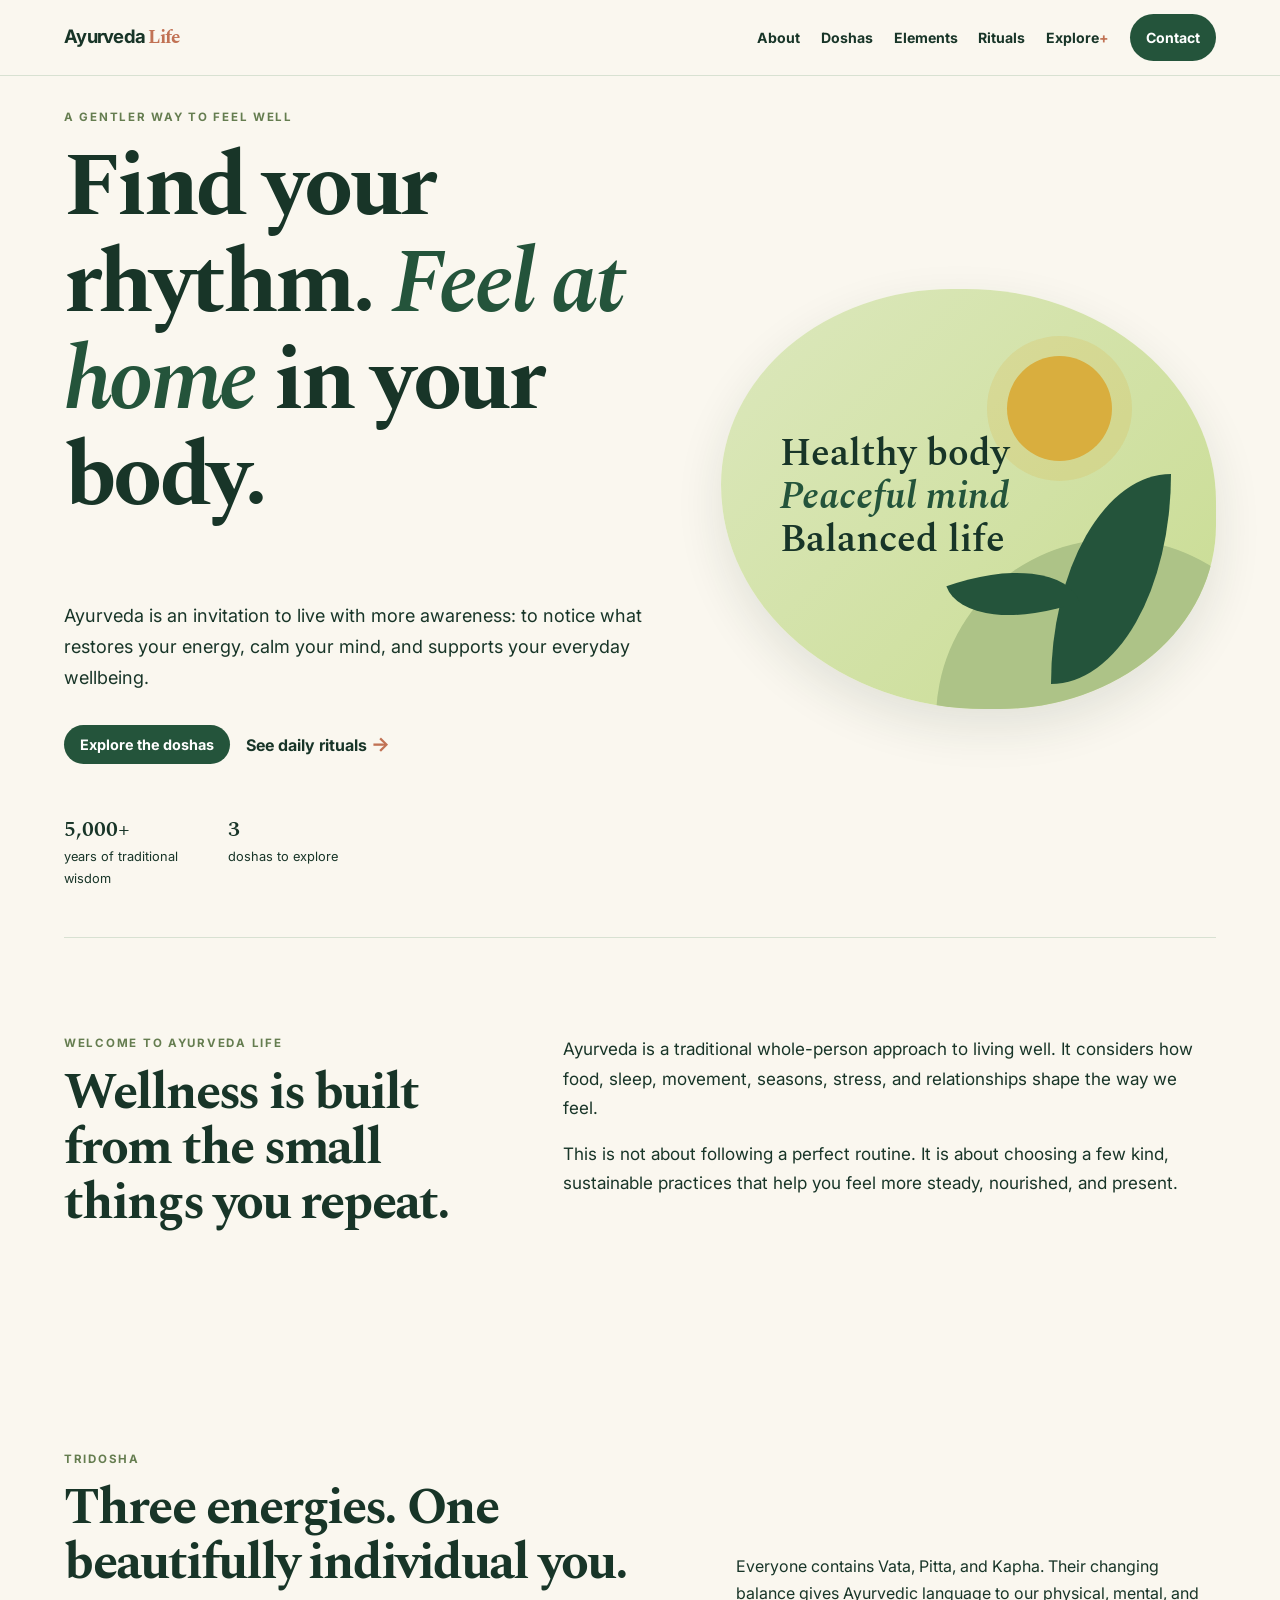
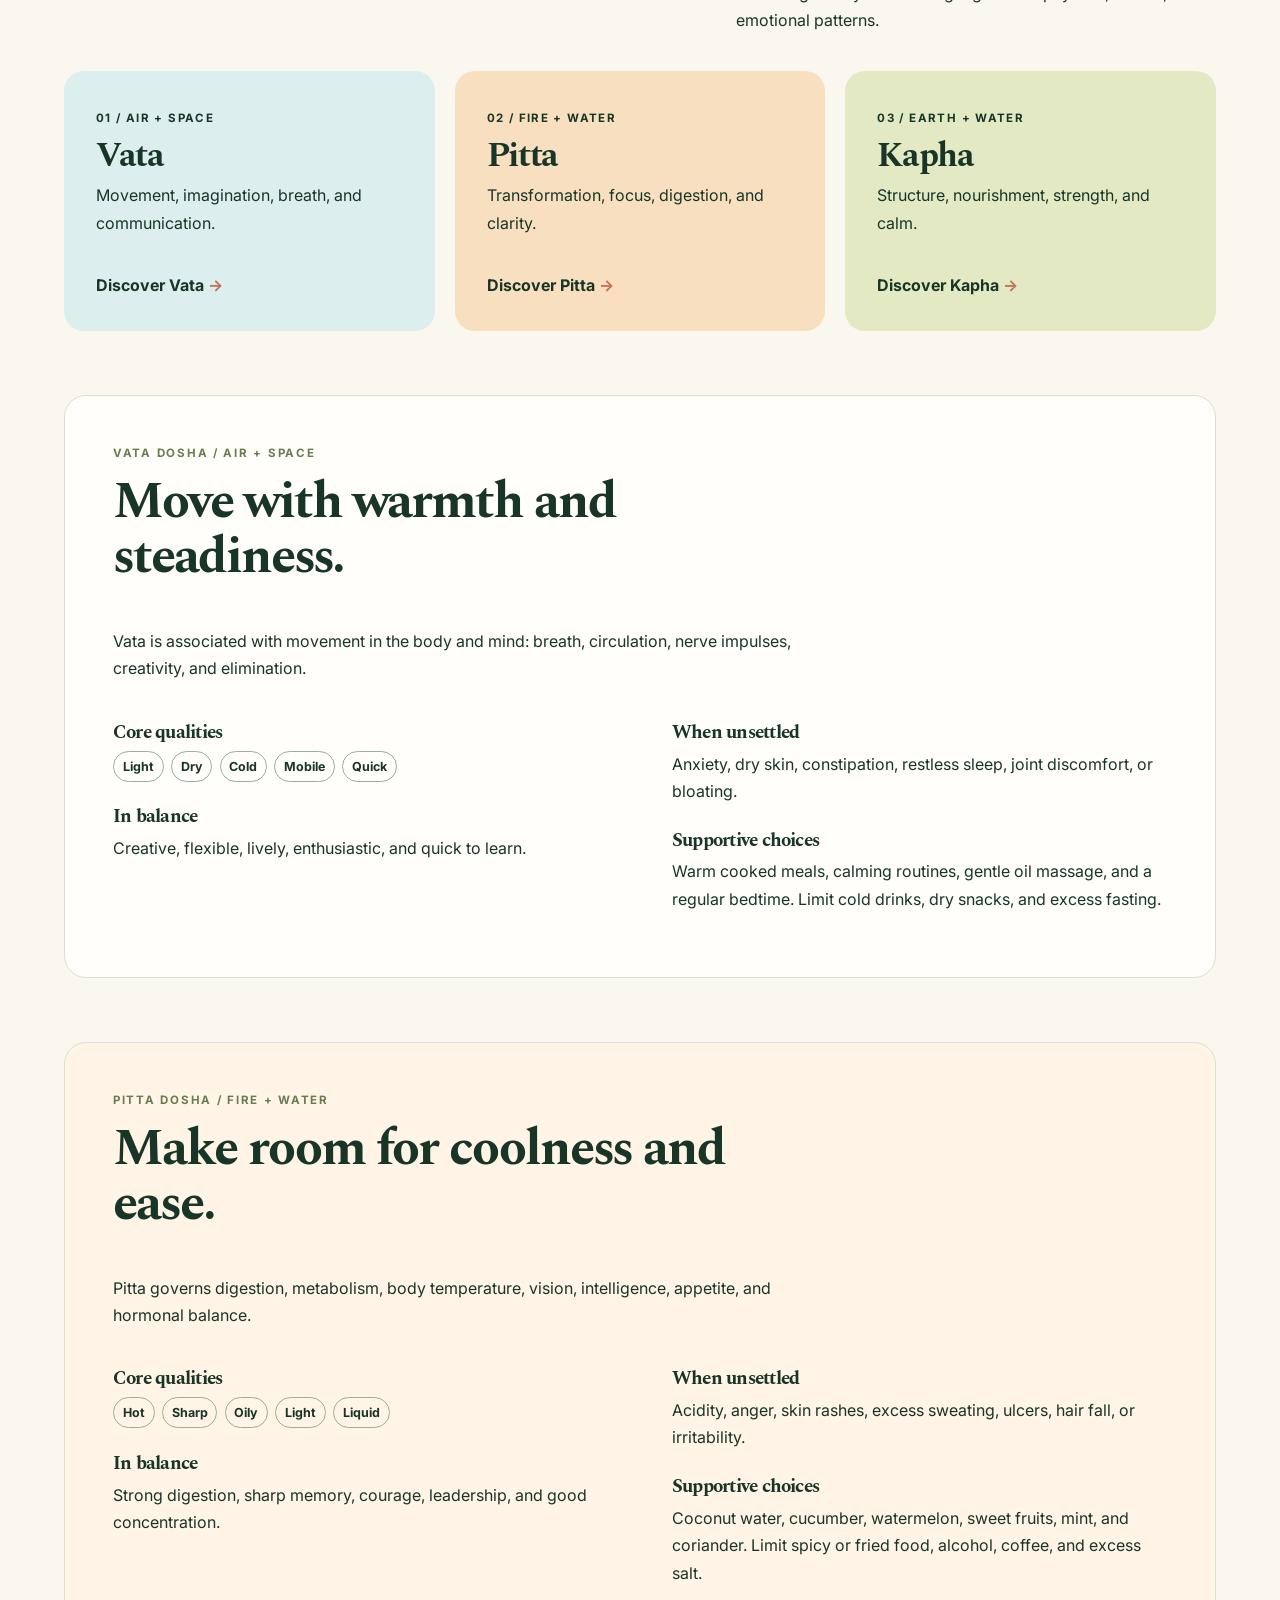
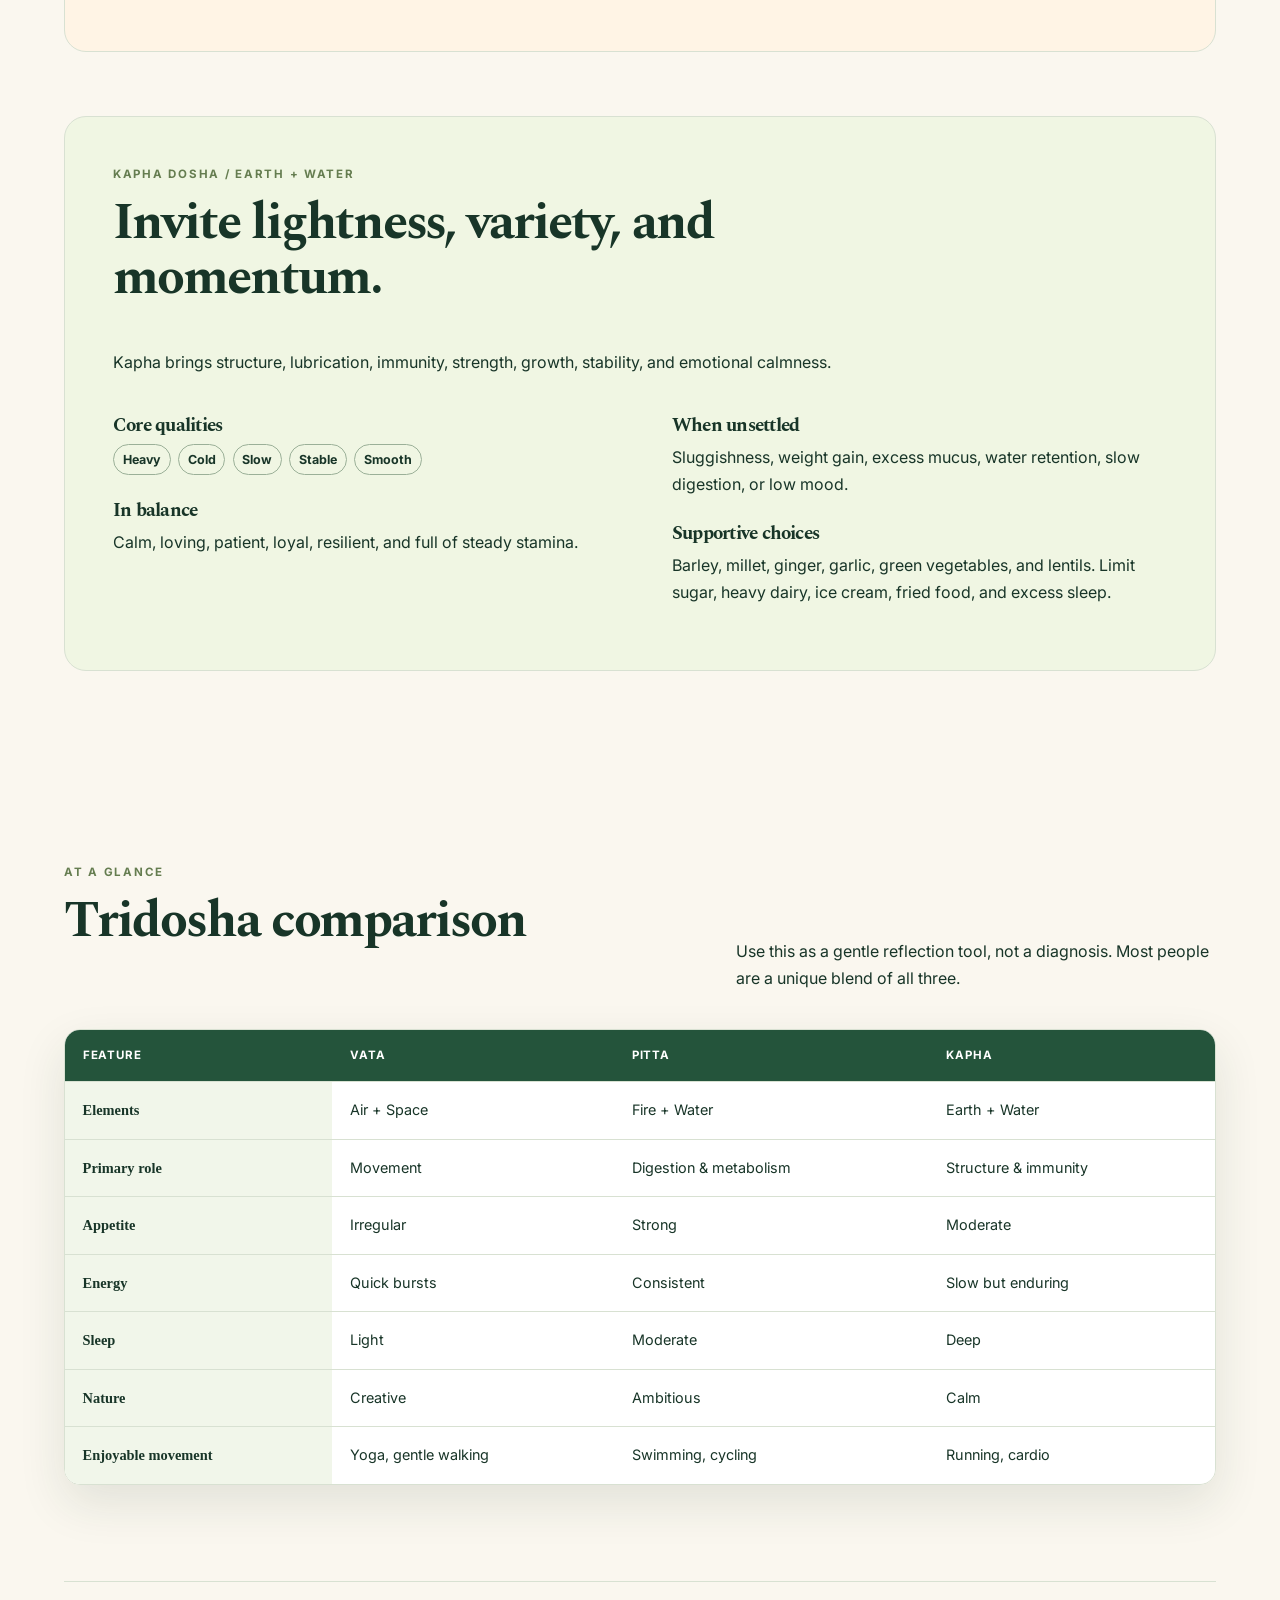
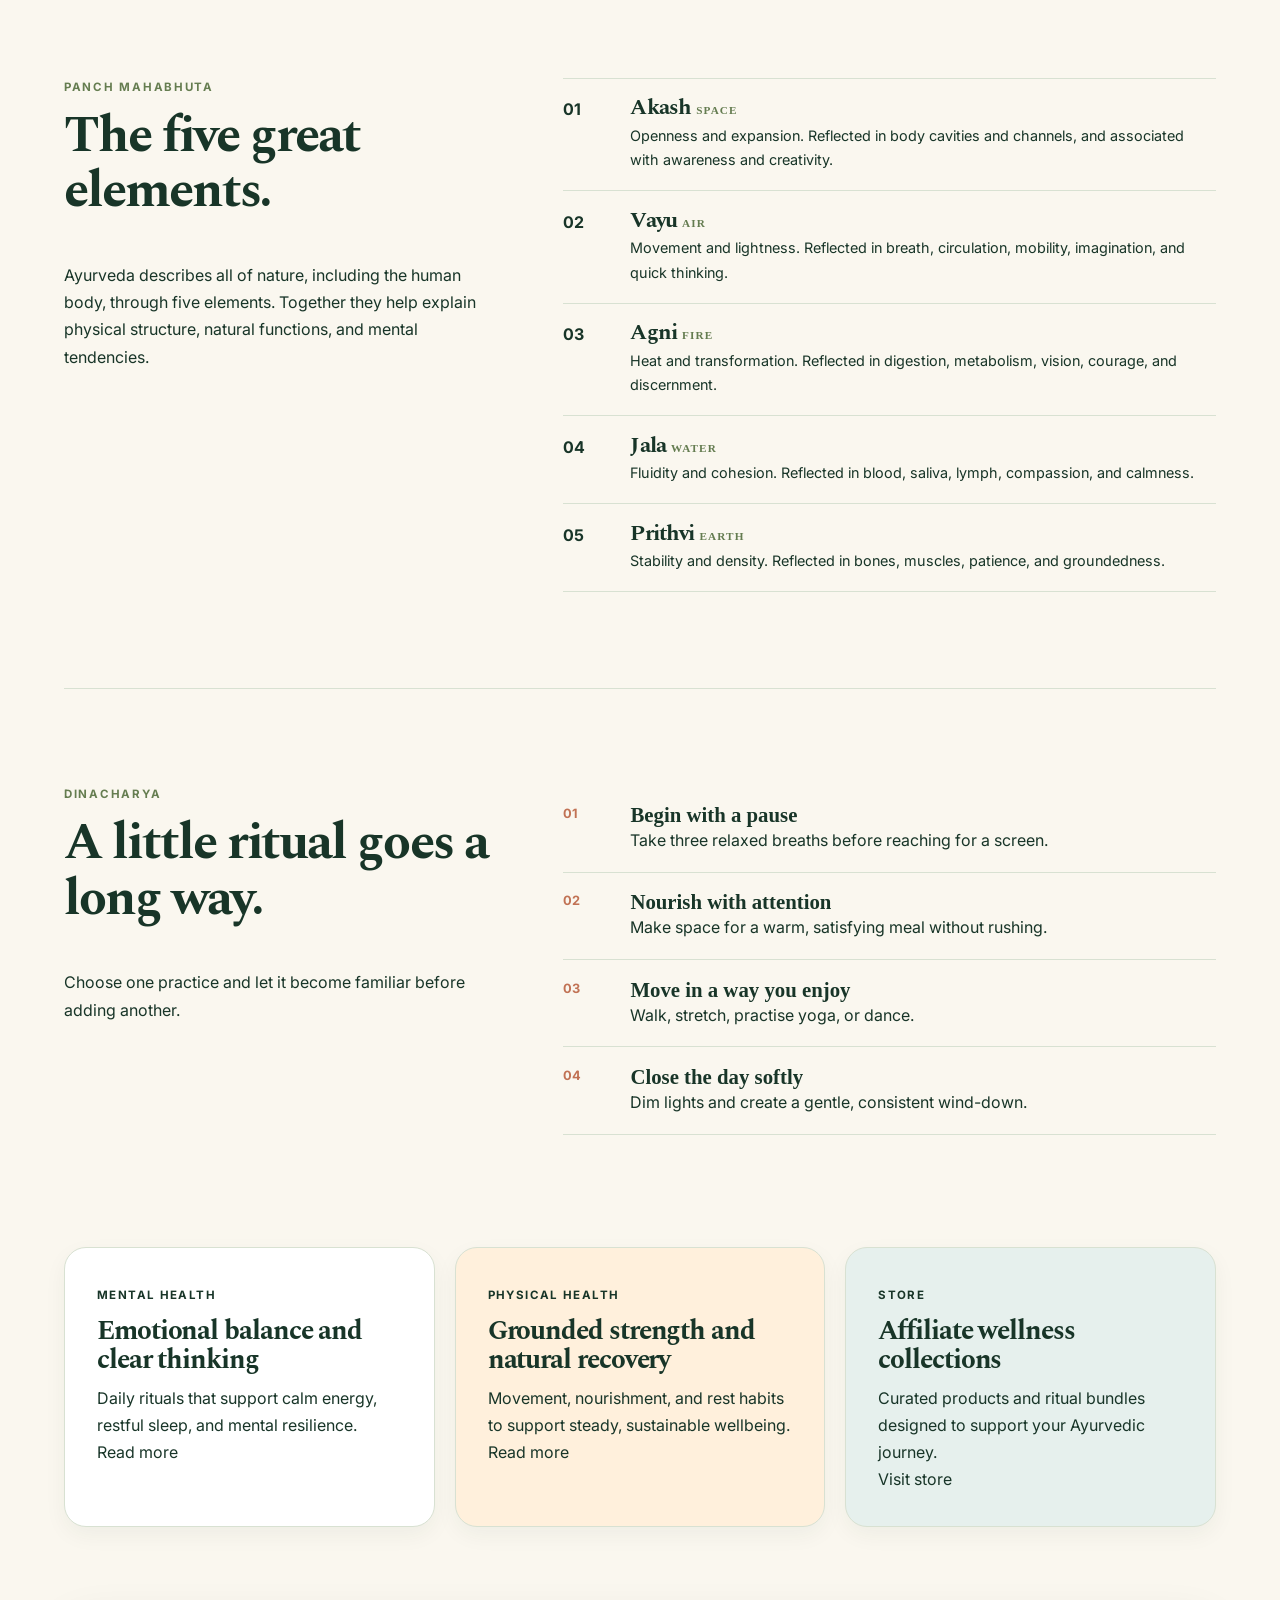
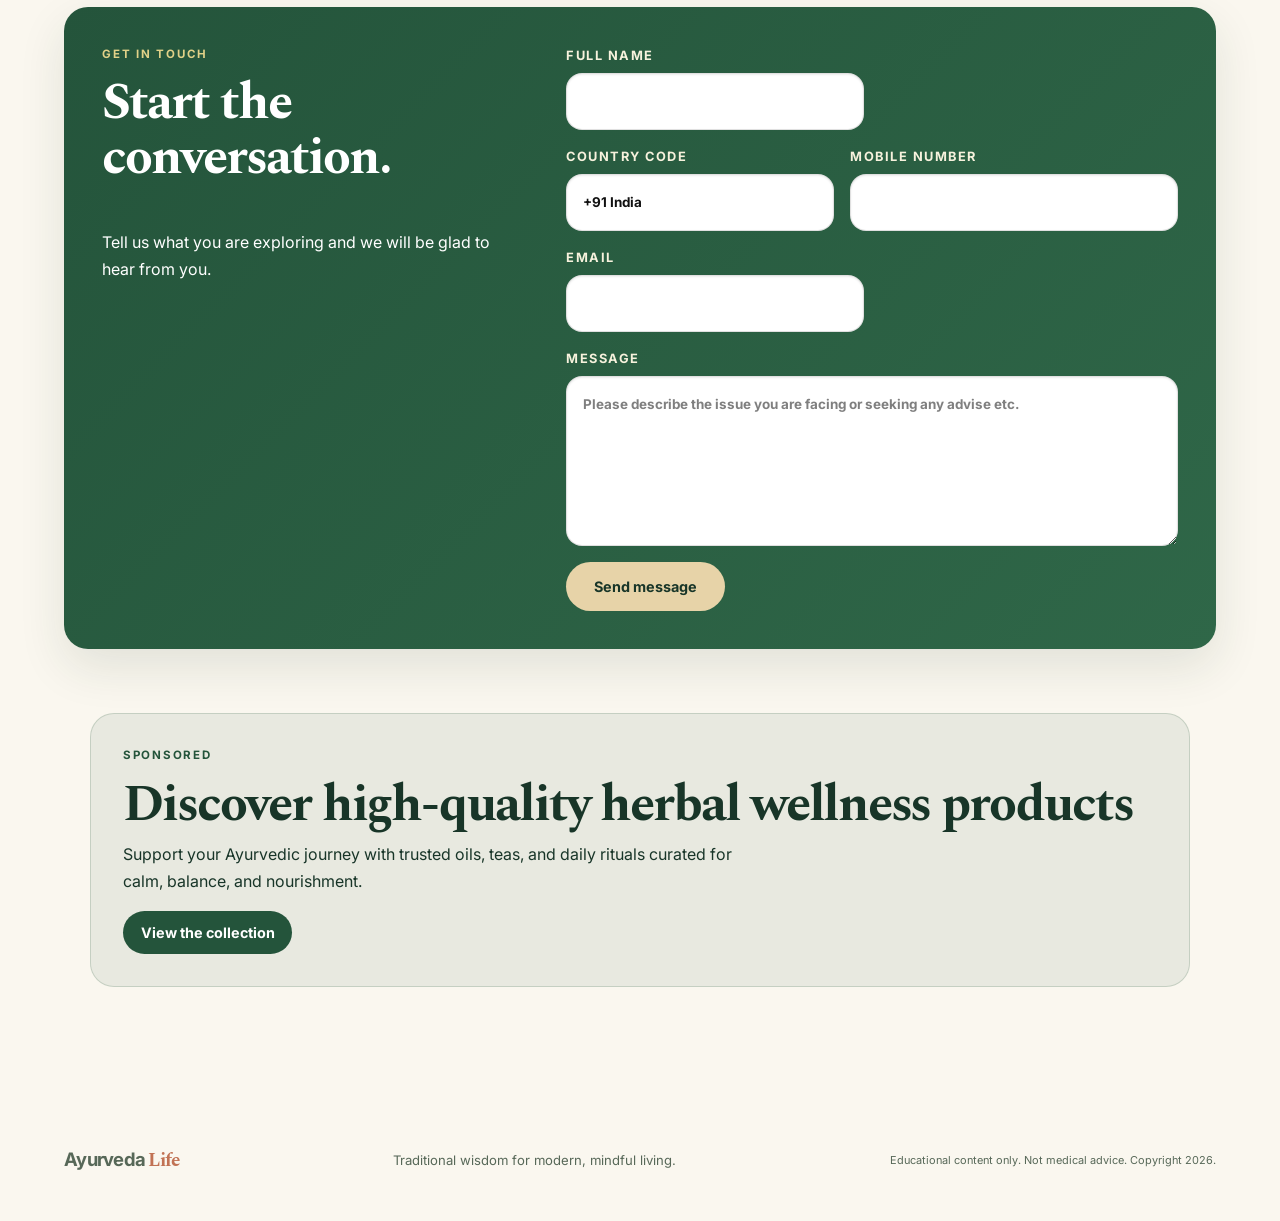
==== index.html @ b05d8f18 "Add files via upload Files Added for Ayurvedlife website." ====
<!doctype html>
<html lang="en">
<head>
    <meta charset="utf-8">
    <meta name="viewport" content="width=device-width,initial-scale=1">
    <meta name="description" content="Ayurveda Life offers gentle Ayurvedic wellness guidance with dosha balancing rituals, mindful nutrition, and holistic living support.">
    <meta name="keywords" content="Ayurveda, Ayurvedic wellness, dosha balance, Vata, Pitta, Kapha, herbal remedies, mindful living, natural wellness, daily Ayurveda rituals, Ayurvedic lifestyle tips">
    <meta name="robots" content="index, follow">
    <meta name="author" content="Ayurveda Life">
    <meta name="theme-color" content="#24543b">
    <link rel="favicon" href="favicon.ico" type="image/x-icon">
    <title>Ayurveda Life | Ayurveda Wellness for Mind, Body, and Balance</title>
    <link rel="canonical" href="https://www.ayurvedlife.info/">
    <meta name="referrer" content="strict-origin-when-cross-origin">
    <meta property="og:site_name" content="Ayurveda Life">
    <meta property="og:locale" content="en_US">
    <meta property="og:title" content="Ayurveda Life | Ayurveda Wellness for Mind, Body, and Balance">
    <meta property="og:description" content="Ayurveda Life offers gentle Ayurvedic wellness guidance with dosha balancing rituals, mindful nutrition, and holistic living support.">
    <meta property="og:type" content="website">
    <meta property="og:url" content="https://www.ayurvedlife.info/">
    <meta property="og:image" content="https://images.unsplash.com/photo-1501004318641-b39e6451bec6?auto=format&fit=crop&w=1200&q=80">
    <meta property="og:image:alt" content="Ayurvedic wellness elements and natural lifestyle imagery">
    <meta name="twitter:card" content="summary_large_image">
    <meta name="twitter:title" content="Ayurveda Life | Ayurveda Wellness for Mind, Body, and Balance">
    <meta name="twitter:description" content="Ayurveda Life offers gentle Ayurvedic wellness guidance with dosha balancing rituals, mindful nutrition, and holistic living support.">
    <meta name="twitter:image" content="https://images.unsplash.com/photo-1501004318641-b39e6451bec6?auto=format&fit=crop&w=1200&q=80">
    <meta name="twitter:site" content="@AyurvedaLife">
    <meta name="twitter:creator" content="@AyurvedaLife">
    <script type="application/ld+json">
    {
      "@context": "https://schema.org",
      "@graph": [
        {
          "@type": "Organization",
          "@id": "https://www.ayurvedlife.info/#organization",
          "name": "Ayurveda Life",
          "url": "https://www.ayurvedlife.info/",
          "logo": {
            "@type": "ImageObject",
            "url": "https://www.ayurvedlife.info/logo.png"
          }
        },
        {
          "@type": "WebSite",
          "@id": "https://www.ayurvedlife.info/#website",
          "name": "Ayurveda Life",
          "url": "https://www.ayurvedlife.info/",
          "description": "Ayurveda Life offers gentle Ayurvedic wellness guidance with dosha balancing rituals, mindful nutrition, and holistic living support.",
          "publisher": {
            "@id": "https://www.ayurvedlife.info/#organization"
          }
        },
        {
          "@type": "WebPage",
          "@id": "https://www.ayurvedlife.info/#webpage",
          "url": "https://www.ayurvedlife.info/",
          "name": "Ayurveda Life | Ayurveda Wellness for Mind, Body, and Balance",
          "description": "Ayurveda Life offers gentle Ayurvedic wellness guidance with dosha balancing rituals, mindful nutrition, and holistic living support.",
          "isPartOf": {
            "@id": "https://www.ayurvedlife.info/#website"
          },
          "breadcrumb": {
            "@type": "BreadcrumbList",
            "itemListElement": [
              {"@type": "ListItem", "position": 1, "name": "Home", "item": "https://www.ayurvedlife.info/#home"},
              {"@type": "ListItem", "position": 2, "name": "About", "item": "https://www.ayurvedlife.info/#about"},
              {"@type": "ListItem", "position": 3, "name": "Doshas", "item": "https://www.ayurvedlife.info/#doshas"},
              {"@type": "ListItem", "position": 4, "name": "Elements", "item": "https://www.ayurvedlife.info/#elements"},
              {"@type": "ListItem", "position": 5, "name": "Rituals", "item": "https://www.ayurvedlife.info/#rituals"},
              {"@type": "ListItem", "position": 6, "name": "Contact", "item": "https://www.ayurvedlife.info/#contact"}
            ]
          }
        }
      ]
    }
    </script>
    <link rel="preconnect" href="https://fonts.googleapis.com">
    <link rel="preconnect" href="https://fonts.gstatic.com" crossorigin>
    <link
        href="https://fonts.googleapis.com/css2?family=Inter:wght@400;500;600;700&family=Spectral:wght@400;600;700&display=swap"
        rel="stylesheet">
    <link rel="stylesheet" href="styles.css">
</head>

<body>
    <header class="site-header"><a class="brand" href="#home">Ayurveda <em>Life</em></a><button class="menu-button"
            aria-expanded="false" aria-controls="site-nav">Menu <span>+</span></button>
        <nav id="site-nav" aria-label="Primary navigation"><a href="index.html#about">About</a><a href="index.html#doshas">Doshas</a><a href="index.html#elements">Elements</a><a href="index.html#rituals">Rituals</a>
            <details>
                <summary aria-haspopup="menu">Explore</summary>
                <div><a href="mental.html">Mental Health</a><a href="physical.html">Physical Health</a><a href="store.html">Store</a></div>
            </details><a class="nav-contact" href="index.html#contact">Contact</a>
        </nav>
    </header>
    <main>
        <section class="hero" id="home">
            <div class="hero-copy">
                <p class="eyebrow">A gentler way to feel well</p>
                <h1>Find your rhythm. <em>Feel at home</em> in your body.</h1>
                <p>Ayurveda is an invitation to live with more awareness: to notice what restores your energy, calm your
                    mind, and supports your everyday wellbeing.</p>
                <div class="actions"><a class="button" href="#doshas">Explore the doshas</a><a class="quiet-link"
                        href="#rituals">See daily rituals <span>→</span></a></div>
                <div class="hero-stats"><span><b>5,000+</b> years of traditional wisdom</span><span><b>3</b> doshas to
                        explore</span></div>
            </div>
            <div class="hero-art" aria-hidden="true">
                <div class="sun"></div>
                <div class="leaf leaf-a"></div>
                <div class="leaf leaf-b"></div>
                <p>Healthy body<br><em>Peaceful mind</em><br>Balanced life</p>
            </div>
        </section>
        <section class="intro" id="about">
            <div>
                <p class="eyebrow">Welcome to Ayurveda Life</p>
                <h2>Wellness is built from the small things you repeat.</h2>
            </div>
            <div>
                <p>Ayurveda is a traditional whole-person approach to living well. It considers how food, sleep,
                    movement, seasons, stress, and relationships shape the way we feel.</p>
                <p>This is not about following a perfect routine. It is about choosing a few kind, sustainable practices
                    that help you feel more steady, nourished, and present.</p>
            </div>
        </section>
        <section class="doshas" id="doshas">
            <div class="section-head">
                <div>
                    <p class="eyebrow">Tridosha</p>
                    <h2>Three energies. One beautifully individual you.</h2>
                </div>
                <p>Everyone contains Vata, Pitta, and Kapha. Their changing balance gives Ayurvedic language to our
                    physical, mental, and emotional patterns.</p>
            </div>
            <div class="dosha-cards">
                <article class="vata"><span>01 / Air + Space</span>
                    <h3>Vata</h3>
                    <p>Movement, imagination, breath, and communication.</p><a href="#vata">Discover Vata <b>→</b></a>
                </article>
                <article class="pitta"><span>02 / Fire + Water</span>
                    <h3>Pitta</h3>
                    <p>Transformation, focus, digestion, and clarity.</p><a href="#pitta">Discover Pitta <b>→</b></a>
                </article>
                <article class="kapha"><span>03 / Earth + Water</span>
                    <h3>Kapha</h3>
                    <p>Structure, nourishment, strength, and calm.</p><a href="#kapha">Discover Kapha <b>→</b></a>
                </article>
            </div>
        </section>
        <section class="dosha-detail" id="vata">
            <div class="detail-title">
                <p class="eyebrow">Vata Dosha / Air + Space</p>
                <h2>Move with warmth and steadiness.</h2>
                <p>Vata is associated with movement in the body and mind: breath, circulation, nerve impulses,
                    creativity, and elimination.</p>
            </div>
            <div class="detail-grid">
                <div>
                    <h3>Core qualities</h3>
                    <p class="chips">
                        <span>Light</span><span>Dry</span><span>Cold</span><span>Mobile</span><span>Quick</span></p>
                    <h3>In balance</h3>
                    <p>Creative, flexible, lively, enthusiastic, and quick to learn.</p>
                </div>
                <div>
                    <h3>When unsettled</h3>
                    <p>Anxiety, dry skin, constipation, restless sleep, joint discomfort, or bloating.</p>
                    <h3>Supportive choices</h3>
                    <p>Warm cooked meals, calming routines, gentle oil massage, and a regular bedtime. Limit cold
                        drinks, dry snacks, and excess fasting.</p>
                </div>
            </div>
        </section>
        <section class="dosha-detail warm" id="pitta">
            <div class="detail-title">
                <p class="eyebrow">Pitta Dosha / Fire + Water</p>
                <h2>Make room for coolness and ease.</h2>
                <p>Pitta governs digestion, metabolism, body temperature, vision, intelligence, appetite, and hormonal
                    balance.</p>
            </div>
            <div class="detail-grid">
                <div>
                    <h3>Core qualities</h3>
                    <p class="chips">
                        <span>Hot</span><span>Sharp</span><span>Oily</span><span>Light</span><span>Liquid</span></p>
                    <h3>In balance</h3>
                    <p>Strong digestion, sharp memory, courage, leadership, and good concentration.</p>
                </div>
                <div>
                    <h3>When unsettled</h3>
                    <p>Acidity, anger, skin rashes, excess sweating, ulcers, hair fall, or irritability.</p>
                    <h3>Supportive choices</h3>
                    <p>Coconut water, cucumber, watermelon, sweet fruits, mint, and coriander. Limit spicy or fried
                        food, alcohol, coffee, and excess salt.</p>
                </div>
            </div>
        </section>
        <section class="dosha-detail green" id="kapha">
            <div class="detail-title">
                <p class="eyebrow">Kapha Dosha / Earth + Water</p>
                <h2>Invite lightness, variety, and momentum.</h2>
                <p>Kapha brings structure, lubrication, immunity, strength, growth, stability, and emotional calmness.
                </p>
            </div>
            <div class="detail-grid">
                <div>
                    <h3>Core qualities</h3>
                    <p class="chips">
                        <span>Heavy</span><span>Cold</span><span>Slow</span><span>Stable</span><span>Smooth</span></p>
                    <h3>In balance</h3>
                    <p>Calm, loving, patient, loyal, resilient, and full of steady stamina.</p>
                </div>
                <div>
                    <h3>When unsettled</h3>
                    <p>Sluggishness, weight gain, excess mucus, water retention, slow digestion, or low mood.</p>
                    <h3>Supportive choices</h3>
                    <p>Barley, millet, ginger, garlic, green vegetables, and lentils. Limit sugar, heavy dairy, ice
                        cream, fried food, and excess sleep.</p>
                </div>
            </div>
        </section>
        <section class="comparison">
            <div class="section-head">
                <div>
                    <p class="eyebrow">At a glance</p>
                    <h2>Tridosha comparison</h2>
                </div>
                <p>Use this as a gentle reflection tool, not a diagnosis. Most people are a unique blend of all three.
                </p>
            </div>
            <div class="table-wrap">
                <table>
                    <thead>
                        <tr>
                            <th>Feature</th>
                            <th>Vata</th>
                            <th>Pitta</th>
                            <th>Kapha</th>
                        </tr>
                    </thead>
                    <tbody>
                        <tr>
                            <th>Elements</th>
                            <td>Air + Space</td>
                            <td>Fire + Water</td>
                            <td>Earth + Water</td>
                        </tr>
                        <tr>
                            <th>Primary role</th>
                            <td>Movement</td>
                            <td>Digestion &amp; metabolism</td>
                            <td>Structure &amp; immunity</td>
                        </tr>
                        <tr>
                            <th>Appetite</th>
                            <td>Irregular</td>
                            <td>Strong</td>
                            <td>Moderate</td>
                        </tr>
                        <tr>
                            <th>Energy</th>
                            <td>Quick bursts</td>
                            <td>Consistent</td>
                            <td>Slow but enduring</td>
                        </tr>
                        <tr>
                            <th>Sleep</th>
                            <td>Light</td>
                            <td>Moderate</td>
                            <td>Deep</td>
                        </tr>
                        <tr>
                            <th>Nature</th>
                            <td>Creative</td>
                            <td>Ambitious</td>
                            <td>Calm</td>
                        </tr>
                        <tr>
                            <th>Enjoyable movement</th>
                            <td>Yoga, gentle walking</td>
                            <td>Swimming, cycling</td>
                            <td>Running, cardio</td>
                        </tr>
                    </tbody>
                </table>
            </div>
        </section>
        <section class="elements" id="elements">
            <div>
                <p class="eyebrow">Panch Mahabhuta</p>
                <h2>The five great elements.</h2>
                <p>Ayurveda describes all of nature, including the human body, through five elements. Together they help
                    explain physical structure, natural functions, and mental tendencies.</p>
            </div>
            <div class="element-list">
                <article><b>01</b>
                    <div>
                        <h3>Akash <small>Space</small></h3>
                        <p>Openness and expansion. Reflected in body cavities and channels, and associated with
                            awareness and creativity.</p>
                    </div>
                </article>
                <article><b>02</b>
                    <div>
                        <h3>Vayu <small>Air</small></h3>
                        <p>Movement and lightness. Reflected in breath, circulation, mobility, imagination, and quick
                            thinking.</p>
                    </div>
                </article>
                <article><b>03</b>
                    <div>
                        <h3>Agni <small>Fire</small></h3>
                        <p>Heat and transformation. Reflected in digestion, metabolism, vision, courage, and
                            discernment.</p>
                    </div>
                </article>
                <article><b>04</b>
                    <div>
                        <h3>Jala <small>Water</small></h3>
                        <p>Fluidity and cohesion. Reflected in blood, saliva, lymph, compassion, and calmness.</p>
                    </div>
                </article>
                <article><b>05</b>
                    <div>
                        <h3>Prithvi <small>Earth</small></h3>
                        <p>Stability and density. Reflected in bones, muscles, patience, and groundedness.</p>
                    </div>
                </article>
            </div>
        </section>
        <section class="rituals" id="rituals">
            <div>
                <p class="eyebrow">Dinacharya</p>
                <h2>A little ritual goes a long way.</h2>
                <p>Choose one practice and let it become familiar before adding another.</p>
            </div>
            <ol>
                <li><b>01</b><span><strong>Begin with a pause</strong>Take three relaxed breaths before reaching for a
                        screen.</span></li>
                <li><b>02</b><span><strong>Nourish with attention</strong>Make space for a warm, satisfying meal without
                        rushing.</span></li>
                <li><b>03</b><span><strong>Move in a way you enjoy</strong>Walk, stretch, practise yoga, or
                        dance.</span></li>
                <li><b>04</b><span><strong>Close the day softly</strong>Dim lights and create a gentle, consistent
                        wind-down.</span></li>
            </ol>
        </section>
        <section class="explore-pages">
            <article id="page-1"><span>Mental Health</span>
                <h3>Emotional balance and clear thinking</h3>
                <p>Daily rituals that support calm energy, restful sleep, and mental resilience.</p>
                <a href="mental.html">Read more</a>
            </article>
            <article id="page-2"><span>Physical Health</span>
                <h3>Grounded strength and natural recovery</h3>
                <p>Movement, nourishment, and rest habits to support steady, sustainable wellbeing.</p>
                <a href="physical.html">Read more</a>
            </article>
            <article id="page-3"><span>Store</span>
                <h3>Affiliate wellness collections</h3>
                <p>Curated products and ritual bundles designed to support your Ayurvedic journey.</p>
                <a href="store.html">Visit store</a>
            </article>
        </section>
        <section class="contact" id="contact">
            <div>
                <p class="eyebrow">Get in touch</p>
                <h2>Start the conversation.</h2>
                <p>Tell us what you are exploring and we will be glad to hear from you.</p>
            </div>
            <form action="https://formsubmit.co/info@ayurvedlife.info" method="POST">
                <input type="hidden" name="_subject" value="New Ayurveda Life website enquiry">
                <input type="hidden" name="_captcha" value="false">
                <input type="hidden" name="_template" value="table">
                <label>
                    <span>Full Name</span>
                    <input name="Full Name" autocomplete="name" required>
                </label>
                <div class="phone-row">
                    <label>
                        <span>Country Code</span>
                        <select name="Country Code" required>
                            <option value="+1">+1 USA</option>
                            <option value="+44">+44 UK</option>
                            <option value="+49">+49 Germany</option>
                            <option value="+61">+61 Australia</option>
                            <option value="+81">+81 Japan</option>
                            <option value="+86">+86 China</option>
                            <option value="+33">+33 France</option>
                            <option value="+39">+39 Italy</option>
                            <option value="+55">+55 Brazil</option>
                            <option value="+27">+27 South Africa</option>
                            <option value="+7">+7 Russia</option>
                            <option value="+91" selected>+91 India</option>
                        </select>
                    </label>
                    <label>
                        <span>Mobile Number</span>
                        <input name="Mobile" type="tel" inputmode="tel" autocomplete="tel" pattern="^[0-9]{6,18}$"
                            title="Enter your phone number without country code." required>
                    </label>
                </div>
                <label>
                    <span>Email</span>
                    <input name="Email" type="email" autocomplete="email" required>
                </label>
                <label class="wide">
                    <span>Message</span>
                    <textarea name="Message" rows="5" placeholder="Please describe the issue you are facing or seeking any advise etc." required></textarea>
                </label>
                <button class="button light" type="submit">Send message</button>
            </form>
        </section>
        <section class="ad-section">
            <div>
                <p class="eyebrow">Sponsored</p>
                <h2>Discover high-quality herbal wellness products</h2>
                <p>Support your Ayurvedic journey with trusted oils, teas, and daily rituals curated for calm, balance, and nourishment.
                    
                    

                </p>
                <a class="button" href="#" aria-label="Learn more about sponsored wellness products">View the collection</a>
            </div>
        </section>
        <script async="async" data-cfasync="false" src="https://pl30563600.effectivecpmnetwork.com/b45e9381cc290028169819da89e12549/invoke.js"></script>
<div id="container-b45e9381cc290028169819da89e12549"></div>

    </main>
    <footer><a class="brand" href="#home">Ayurveda <em>Life</em></a>
        <p>Traditional wisdom for modern, mindful living.</p><small>Educational content only. Not medical advice.
            Copyright 2026.</small>
    </footer>
    <script src="scripts.js" defer></script>
</body>

</html>
---- styles.css ----
:root {
    --ink: #183528;
    --forest: #24543b;
    --cream: #faf7ef;
    --line: #d8e1d2;
    --clay: #c17254;
    --white: #fffefa;
    --shadow: 0 18px 48px rgba(24, 53, 40, .11);
    --radius: 24px;
    --radius-sm: 18px;
    --transition: .25s ease
}

* {
    box-sizing: border-box
}

html {
    scroll-behavior: smooth
}

body {
    margin: 0;
    background: var(--cream);
    color: var(--ink);
    font: 16px/1.7 "Inter", Arial, sans-serif;
    line-height: 1.7
}

img {
    max-width: 100%;
    display: block
}

h1,
h2,
h3,
p {
    margin-top: 0
}

h1,
h2,
h3 {
    font-family: "Spectral", Georgia, serif;
    line-height: 1.08;
    letter-spacing: -.04em
}

h1 {
    font-size: clamp(3.1rem, 7vw, 6.2rem)
}

h2 {
    font-size: clamp(2.2rem, 4vw, 4rem)
}

h3 {
    font-size: 1.7rem
}

a {
    color: inherit;
    text-decoration: none
}

a:hover {
    color: var(--forest)
}

.site-header {
    min-height: 76px;
    padding: .8rem max(5vw, 1.25rem);
    display: flex;
    align-items: center;
    justify-content: space-between;
    gap: 1rem;
    border-bottom: 1px solid var(--line);
    background: rgba(250, 247, 239, .95);
    backdrop-filter: blur(12px);
    position: sticky;
    top: 0;
    z-index: 10
}

.brand {
    text-decoration: none;
    font-weight: 700;
    font-size: 1.16rem;
    letter-spacing: -.04em
}

.brand em {
    color: var(--clay);
    font-family: "Spectral", Georgia, serif;
    font-style: normal
}

.site-header nav {
    display: flex;
    align-items: center;
    gap: 1.3rem;
    flex-wrap: wrap
}

.site-header nav>a,
.site-header summary {
    font-size: .88rem;
    font-weight: 700;
    text-decoration: none;
    cursor: pointer;
    list-style: none;
    display: inline-flex;
    align-items: center
}

.site-header summary::-webkit-details-marker {
    display: none
}

.site-header summary:after {
    content: ' +';
    color: var(--clay)
}

.site-header details {
    position: relative;
}

.site-header details:hover > div,
.site-header details[open] > div {
    opacity: 1;
    visibility: visible;
    transform: translateY(0);
}

.site-header details div {
    position: absolute;
    right: 0;
    top: 100%;
    min-width: 160px;
    padding: .6rem .5rem;
    background: var(--white);
    border: 1px solid var(--line);
    border-radius: 12px;
    box-shadow: var(--shadow);
    opacity: 0;
    visibility: hidden;
    transform: translateY(0);
    transition: opacity .2s ease, transform .2s ease, visibility .2s ease;
}

.site-header details div a {
    display: block;
    padding: .35rem;
    text-decoration: none
}

.nav-contact,
.button {
    background: var(--forest);
    color: #fff;
    padding: .7rem 1rem;
    border-radius: 999px;
    display: inline-flex;
    align-items: center;
    justify-content: center;
    transition: transform var(--transition), box-shadow var(--transition), background var(--transition)
}

.nav-contact:hover,
.button:hover {
    transform: translateY(-2px);
    box-shadow: 0 10px 24px rgba(36, 84, 59, .16)
}

.menu-button {
    display: none;
    background: none;
    border: 0;
    color: var(--ink);
    font: 700 .9rem "Inter", Arial, sans-serif;
}

main {
    max-width: 1400px;
    margin: auto;
    padding: 0 max(5vw, 1.25rem) 5rem
}

section {
    scroll-margin-top: 100px
}

.hero {
    min-height: 630px;
    display: grid;
    grid-template-columns: 1.1fr .9fr;
    gap: clamp(2rem, 4vw, 5rem);
    align-items: center;
    padding: 2rem 0 3rem
}

.hero-copy {
    max-width: 640px
}

.eyebrow {
    color: #657d50;
    text-transform: uppercase;
    font-size: .72rem;
    letter-spacing: .15em;
    font-weight: 700
}

.hero-copy>p:not(.eyebrow) {
    font-size: 1.13rem;
    max-width: 39rem
}

.hero h1 em {
    color: var(--forest);
    font-weight: 600
}

.actions {
    display: flex;
    gap: 1rem;
    align-items: center;
    flex-wrap: wrap;
    margin-top: 2rem
}

.button {
    display: inline-block;
    text-decoration: none;
    border: 0;
    font: 700 .9rem "Inter", Arial, sans-serif;
    cursor: pointer
}

.quiet-link {
    font-weight: 700
}

.quiet-link span {
    color: var(--clay);
    font-size: 1.25rem
}

.hero-stats {
    display: flex;
    gap: 1.8rem;
    margin-top: 3rem;
    font-size: .8rem
}

.hero-stats span {
    max-width: 135px
}

.hero-stats b {
    display: block;
    font: 600 1.4rem "Spectral", Georgia, serif;
}

.hero-art {
    min-height: 420px;
    border-radius: 48% 52% 45% 55%;
    background: linear-gradient(135deg, #dce8bd 0%, #c9dc92 100%);
    position: relative;
    overflow: hidden;
    box-shadow: var(--shadow)
}

.hero-art:after {
    content: "";
    width: 360px;
    height: 360px;
    background: #adc387;
    border-radius: 50%;
    position: absolute;
    right: -80px;
    bottom: -190px
}

.ad-section {
    margin: 4rem auto 2rem;
    padding: 2rem;
    max-width: 1100px;
    background: rgba(36, 84, 59, .08);
    border: 1px solid rgba(36, 84, 59, .18);
    border-radius: 24px;
    display: grid;
    gap: 1.25rem;
}

.ad-section .eyebrow {
    color: var(--forest);
}

.ad-section h2 {
    margin-bottom: .5rem;
}

.ad-section p {
    max-width: 40rem;
}

.ad-section .button {
    padding: .8rem 1.1rem;
}

.page-hero {
    padding-top: clamp(3rem, 6vw, 5rem);
    min-height: 480px;
    display: flex;
    align-items: center
}

.page-hero .hero-copy h1 {
    max-width: 10ch;
}

.page-content {
    padding: 4rem 0;
}

.page-content article,
.page-content section {
    padding: 2.25rem;
    border: 1px solid var(--line);
    border-radius: var(--radius);
    background: var(--white);
    margin-bottom: 2rem;
    box-shadow: 0 10px 28px rgba(24, 53, 40, .04)
}

.affiliate-grid {
    display: grid;
    grid-template-columns: repeat(3, minmax(220px, 1fr));
    gap: 1.2rem;
    align-items: stretch
}

.affiliate-grid > div {
    display: flex;
    flex-direction: column;
    gap: 1rem;
    padding: 1.6rem;
    background: #f8f6f0;
    border-radius: 20px;
    border: 1px solid rgba(36, 84, 59, .12);
    transition: transform var(--transition), box-shadow var(--transition)
}

.affiliate-grid > div:hover {
    transform: translateY(-3px);
    box-shadow: 0 14px 30px rgba(24, 53, 40, .08)
}

.affiliate-grid h3 {
    margin: 0;
    font-size: 1.4rem;
}

.affiliate-grid p {
    margin: 0;
    line-height: 1.7;
}

.affiliate-grid small {
    color: #607558;
}

.product-grid {
    display: grid;
    grid-template-columns: repeat(3, minmax(220px, 1fr));
    gap: 1.25rem;
}

.product-card {
    overflow: hidden;
    border: 1px solid var(--line);
    border-radius: 22px;
    background: var(--white);
    box-shadow: 0 10px 28px rgba(24, 53, 40, .06);
    transition: transform var(--transition), box-shadow var(--transition)
}

.product-card:hover {
    transform: translateY(-4px);
    box-shadow: 0 18px 36px rgba(24, 53, 40, .12)
}

.product-card img {
    display: block;
    width: 100%;
    height: 220px;
    object-fit: cover;
}

.product-card__body {
    padding: 1.25rem;
    display: flex;
    flex-direction: column;
    gap: .8rem;
}

.product-tag {
    display: inline-block;
    color: var(--clay);
    font-size: .72rem;
    font-weight: 700;
    letter-spacing: .12em;
    text-transform: uppercase;
}

.product-card h3 {
    margin: 0;
    font-size: 1.35rem;
}

.product-card p {
    margin: 0;
    color: #48624a;
}

.product-card .button {
    margin-top: .25rem;
    align-self: flex-start;
}

.hero-art p {
    position: absolute;
    z-index: 1;
    top: 34%;
    left: 12%;
    font: 600 clamp(1.45rem, 3vw, 2.6rem)/1.13 "Spectral", Georgia, serif;
}

.hero-art em {
    color: var(--forest)
}

.sun {
    position: absolute;
    right: 21%;
    top: 16%;
    width: 105px;
    height: 105px;
    border-radius: 50%;
    background: #d9ae3e;
    box-shadow: 0 0 0 20px #d9ae3e33
}

.leaf {
    position: absolute;
    z-index: 1;
    background: var(--forest);
    border-radius: 100% 0 100% 0
}

.leaf-a {
    width: 120px;
    height: 210px;
    right: 9%;
    bottom: 6%
}

.leaf-b {
    width: 60px;
    height: 120px;
    right: 35%;
    bottom: 13%;
    transform: rotate(70deg)
}

.intro,
.elements,
.rituals {
    display: grid;
    grid-template-columns: .8fr 1.2fr;
    gap: min(4rem, 5vw);
    padding: 6rem 0;
    border-top: 1px solid var(--line);
    align-items: start
}

.intro div:last-child {
    font-size: 1.07rem
}

.detail-pages {
    display: grid;
    gap: 2.5rem;
    padding: 4rem 0;
    border-top: 1px solid var(--line);
}

.detail-page {
    padding: 2.5rem;
    border: 1px solid var(--line);
    border-radius: 22px;
    background: var(--white);
}

.detail-page.warm {
    background: #fff4e5;
}

.detail-page.green {
    background: #f0f6e3;
}

.detail-copy {
    max-width: 55rem;
}

.detail-copy ul {
    margin: 1.5rem 0 0;
    padding-left: 1.15rem;
}

.detail-copy li {
    margin-bottom: .9rem;
    line-height: 1.7;
}

.affiliate-banners {
    display: grid;
    grid-template-columns: repeat(3, minmax(220px, 1fr));
    gap: 1rem;
    margin-top: 2rem;
}

.affiliate-card {
    display: block;
    text-decoration: none;
    color: inherit;
    padding: 1.5rem;
    border: 1px solid rgba(36, 84, 59, .16);
    border-radius: 20px;
    background: rgba(245, 245, 240, .9);
    transition: transform .2s ease, box-shadow .2s ease;
}

.affiliate-card:hover {
    transform: translateY(-3px);
    box-shadow: 0 22px 45px rgba(24, 53, 40, .08);
}

.affiliate-card span {
    display: inline-block;
    margin-bottom: 1rem;
    color: var(--clay);
    font-size: .8rem;
    text-transform: uppercase;
    letter-spacing: .12em;
    font-weight: 700;
}

.affiliate-card h3 {
    margin: 0 0 .75rem;
}

.affiliate-card p {
    margin: 0 0 1rem;
    font-size: .95rem;
    color: var(--ink);
}

.affiliate-card small {
    color: #647c50;
    font-size: .78rem;
}

.section-head {
    display: flex;
    justify-content: space-between;
    gap: 3rem;
    align-items: end;
    margin: 5rem 0 2.3rem
}

.section-head>p {
    max-width: 30rem;
    margin: 0
}

.dosha-cards,
.explore-pages {
    display: grid;
    grid-template-columns: repeat(3, 1fr);
    gap: 1.25rem
}

.dosha-cards article,
.explore-pages article {
    padding: 2rem;
    border-radius: 20px
}

.dosha-cards span,
.explore-pages span {
    font-size: .72rem;
    text-transform: uppercase;
    letter-spacing: .12em;
    font-weight: 700
}

.dosha-cards h3 {
    font-size: 2.1rem;
    margin: .5rem 0
}

.dosha-cards a {
    display: inline-block;
    margin-top: 1.2rem;
    font-weight: 700;
    text-decoration: none
}

.dosha-cards a b {
    color: var(--clay)
}

.vata {
    background: #dceeed
}

.pitta {
    background: #f8dfbf
}

.kapha {
    background: #e3eac3
}

.dosha-detail {
    padding: 3rem;
    margin: 4rem 0 1rem;
    border: 1px solid var(--line);
    border-radius: 22px;
    background: var(--white)
}

.dosha-detail.warm {
    background: #fff4e5
}

.dosha-detail.green {
    background: #f0f6e3
}

.detail-title {
    max-width: 720px
}

.detail-grid {
    display: grid;
    grid-template-columns: 1fr 1fr;
    gap: 4rem;
    margin-top: 2.5rem
}

.detail-grid h3 {
    font-size: 1.2rem;
    margin-bottom: .45rem
}

.detail-grid h3:not(:first-child) {
    margin-top: 1.6rem
}

.chips {
    display: flex;
    flex-wrap: wrap;
    gap: .45rem
}

.chips span {
    border: 1px solid #9bb098;
    border-radius: 99px;
    padding: .25rem .55rem;
    font-size: .78rem;
    font-weight: 700
}

.comparison {
    padding: 6rem 0
}

.table-wrap {
    overflow: auto;
    border: 1px solid var(--line);
    border-radius: 16px;
    box-shadow: var(--shadow)
}

table {
    border-collapse: collapse;
    min-width: 720px;
    width: 100%;
    background: #fff;
    font-size: .9rem
}

th,
td {
    padding: 1rem 1.1rem;
    text-align: left;
    border-bottom: 1px solid var(--line)
}

thead {
    background: var(--forest);
    color: #fff
}

thead th {
    text-transform: uppercase;
    font-size: .72rem;
    letter-spacing: .08em
}

tbody th {
    font-family: Fraunces, serif;
    background: #f1f6ea
}

tbody tr:last-child>* {
    border-bottom: 0
}

.element-list {
    border-top: 1px solid var(--line)
}

.element-list article,
.rituals li {
    display: grid;
    grid-template-columns: 3.2rem 1fr;
    gap: 1rem;
    padding: 1.1rem 0;
    border-bottom: 1px solid var(--line)
}

.element-list>b,
.rituals b {
    color: var(--clay);
    font-size: .8rem
}

.element-list h3 {
    font-size: 1.35rem;
    margin: 0
}

.element-list small {
    font: 700 .7rem "DM Sans";
    color: #647c50;
    text-transform: uppercase;
    letter-spacing: .1em
}

.element-list p {
    font-size: .9rem;
    margin: .25rem 0 0
}

.rituals ol {
    margin: 0;
    padding: 0;
    list-style: none
}

.rituals strong {
    display: block;
    font: 600 1.3rem Fraunces, serif
}

.explore-pages {
    padding: 1rem 0 5rem;
    display: grid;
    grid-template-columns: repeat(3, minmax(220px, 1fr));
    gap: 1.25rem
}

.explore-pages article {
    border: 1px solid var(--line);
    background: #fff;
    border-radius: 22px;
    padding: 2rem;
    box-shadow: 0 8px 22px rgba(24, 53, 40, .05)
}

.explore-pages article:nth-child(2) {
    background: #fff0dc
}

.explore-pages article:nth-child(3) {
    background: #e6f0ed
}

.explore-pages h3 {
    margin: .6rem 0
}

.explore-pages p {
    margin: 0
}

.contact {
    display: grid;
    grid-template-columns: .8fr 1.2fr;
    gap: 3.5rem;
    padding: clamp(1.5rem, 3vw, 3.5rem);
    border-radius: 24px;
    background: linear-gradient(135deg, var(--forest) 0%, #2f6748 100%);
    color: #fff;
    box-shadow: var(--shadow)
}

.contact .eyebrow {
    color: #e1d188
}

.contact h2 {
    color: #fff
}

.contact form {
    display: grid;
    grid-template-columns: 1fr 1fr;
    gap: 1rem;
    align-items: flex-start;
}

.contact label {
    display: grid;
    gap: .4rem;
    font-size: .84rem;
    font-weight: 700;
}

.contact label span {
    color: #f7f2dd;
    font-size: .8rem;
    text-transform: uppercase;
    letter-spacing: .12em;
}

.phone-row {
    display: grid;
    grid-template-columns: 0.9fr 1.1fr;
    gap: 1rem;
    grid-column: 1 / -1;
}

.phone-row label {
    width: 100%;
}

.phone-row select,
.phone-row input {
    width: 100%;
}

.contact input,
.contact textarea,
.contact select {
    width: 100%;
    border: 1px solid rgba(0,0,0,.12);
    border-radius: 16px;
    padding: 1rem 1rem;
    font: inherit;
    background: #fff;
    color: #111;
    box-shadow: inset 0 1px 2px rgba(0,0,0,.08);
}

.contact input::placeholder,
.contact textarea::placeholder,
.contact select::placeholder {
    color: rgba(0,0,0,.5);
}

.contact select {
    appearance: none;
    -webkit-appearance: none;
    -moz-appearance: none;
}

.contact input:focus,
.contact textarea:focus,
.contact select:focus {
    outline: none;
    border-color: rgba(231,211,168,.85);
    box-shadow: 0 0 0 4px rgba(231,211,168,.12);
}

.contact textarea {
    resize: vertical;
    min-height: 170px;
}

.contact .wide {
    grid-column: 1 / -1;
}

.contact button {
    grid-column: 1 / -1;
    justify-self: start;
    padding: 1rem 1.75rem;
}

.contact .button.light {
    background: #e7d3a8;
    color: var(--ink);
}

@media (max-width: 900px) {
    .contact {
        grid-template-columns: 1fr;
    }

    .contact form {
        grid-template-columns: 1fr;
    }

    .phone-row {
        grid-template-columns: 1fr;
    }

    .contact button {
        width: 100%;
    }
}


.contact textarea {
    resize: vertical
}

.contact .wide {
    grid-column: 1/-1
}

.light {
    background: #e7d3a8;
    color: var(--ink);
    justify-self: start
}

.ad-space {
    margin: 2rem 0 0;
    padding: 1.5rem;
    border: 2px dashed #b6c5ad;
    border-radius: 16px;
    background: #f3f7ed;
    text-align: center;
    color: #5e6e5b
}

.ad-space span,
.ad-space strong,
.ad-space small {
    display: block
}

.ad-space span {
    font-size: .7rem;
    text-transform: uppercase;
    letter-spacing: .12em;
    font-weight: 700
}

.ad-space strong {
    color: var(--forest);
    font-size: 1.1rem
}

footer {
    max-width: 1400px;
    margin: auto;
    padding: 2.8rem max(5vw, 1.25rem);
    display: flex;
    justify-content: space-between;
    align-items: center;
    gap: 1rem;
    color: #576858;
    font-size: .82rem
}

footer p,
footer small {
    margin: 0
}

@media (max-width: 1100px) {
    .hero,
    .intro,
    .elements,
    .rituals,
    .contact {
        grid-template-columns: 1fr;
        gap: 2rem
    }

    .hero-art {
        max-width: 520px;
        margin-inline: auto
    }

    .affiliate-grid,
    .product-grid,
    .dosha-cards,
    .explore-pages {
        grid-template-columns: repeat(2, minmax(0, 1fr))
    }
}

@media(max-width:800px) {
    .menu-button {
        display: block
    }

    .site-header nav {
        display: none;
        position: absolute;
        top: 100%;
        left: 0;
        right: 0;
        padding: 1rem;
        background: var(--cream);
        border-bottom: 1px solid var(--line);
        flex-direction: column;
        align-items: stretch;
        gap: .7rem;
        box-shadow: 0 12px 28px rgba(24, 53, 40, .08)
    }

    .site-header nav.open {
        display: flex
    }

    .site-header details div {
        position: static;
        box-shadow: none;
        margin-top: .5rem
    }

    .hero {
        padding: 3rem 0;
        min-height: auto
    }

    .hero-art {
        min-height: 320px
    }

    .section-head {
        display: block;
        margin: 4rem 0 2rem
    }

    .section-head>p {
        margin-top: 1rem
    }

    .detail-grid,
    .affiliate-grid,
    .product-grid,
    .dosha-cards,
    .explore-pages {
        grid-template-columns: 1fr
    }

    .detail-grid {
        gap: 1rem
    }

    .dosha-detail {
        padding: 1.6rem;
        margin: 2.5rem 0 1rem
    }

    .intro,
    .elements,
    .rituals {
        padding: 4rem 0
    }

    .contact {
        padding: 2rem
    }

    .contact form {
        grid-template-columns: 1fr
    }

    .contact .wide {
        grid-column: auto
    }

    .hero-stats {
        margin-top: 2rem
    }

    footer {
        display: flex;
        flex-direction: column;
        align-items: flex-start
    }
}

@media (max-width: 560px) {
    .site-header {
        padding-inline: 1rem
    }

    .actions {
        flex-direction: column;
        align-items: stretch
    }

    .button,
    .nav-contact {
        width: 100%;
        justify-content: center
    }

    .page-hero {
        padding-top: 2.5rem
    }

    .hero h1 {
        font-size: clamp(2.4rem, 8vw, 3.2rem)
    }

    .page-content article,
    .page-content section {
        padding: 1.35rem
    }

    .product-card img {
        height: 180px
    }

    .contact {
        padding: 1.25rem
    }
}
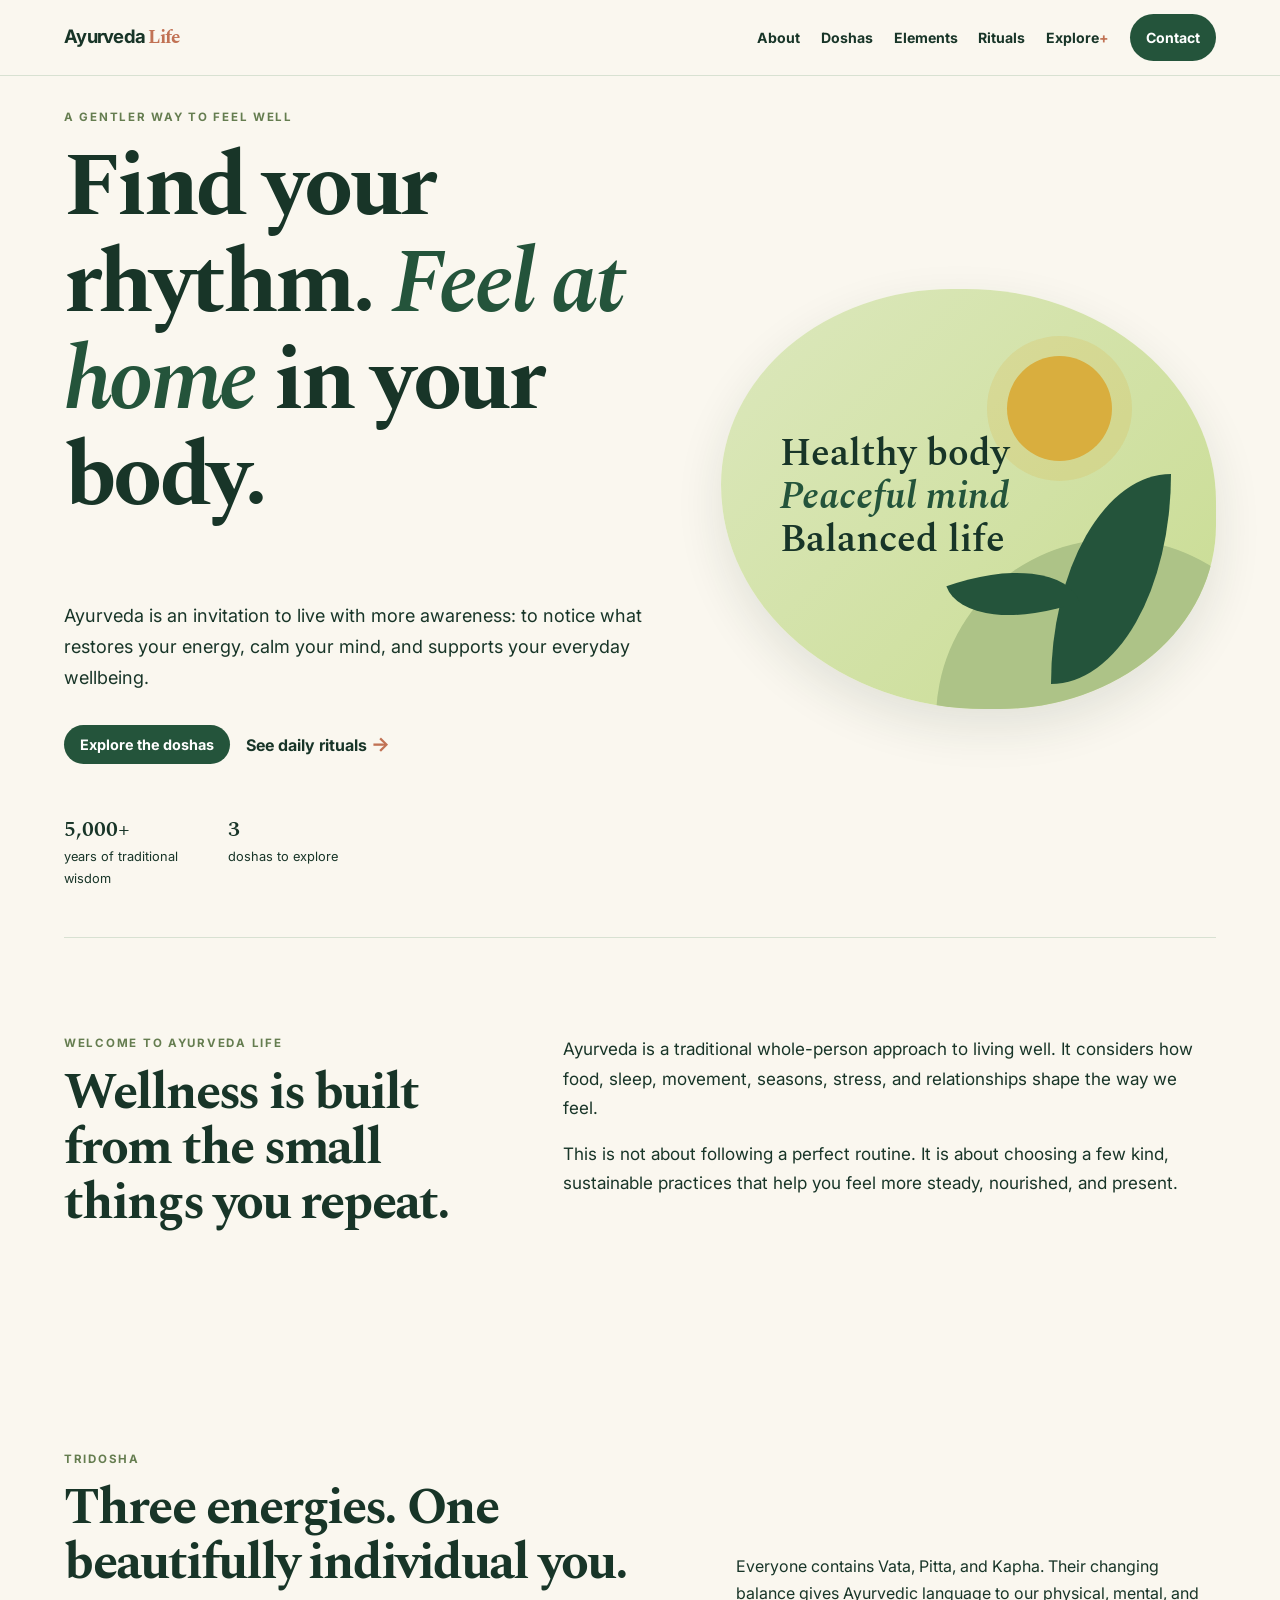
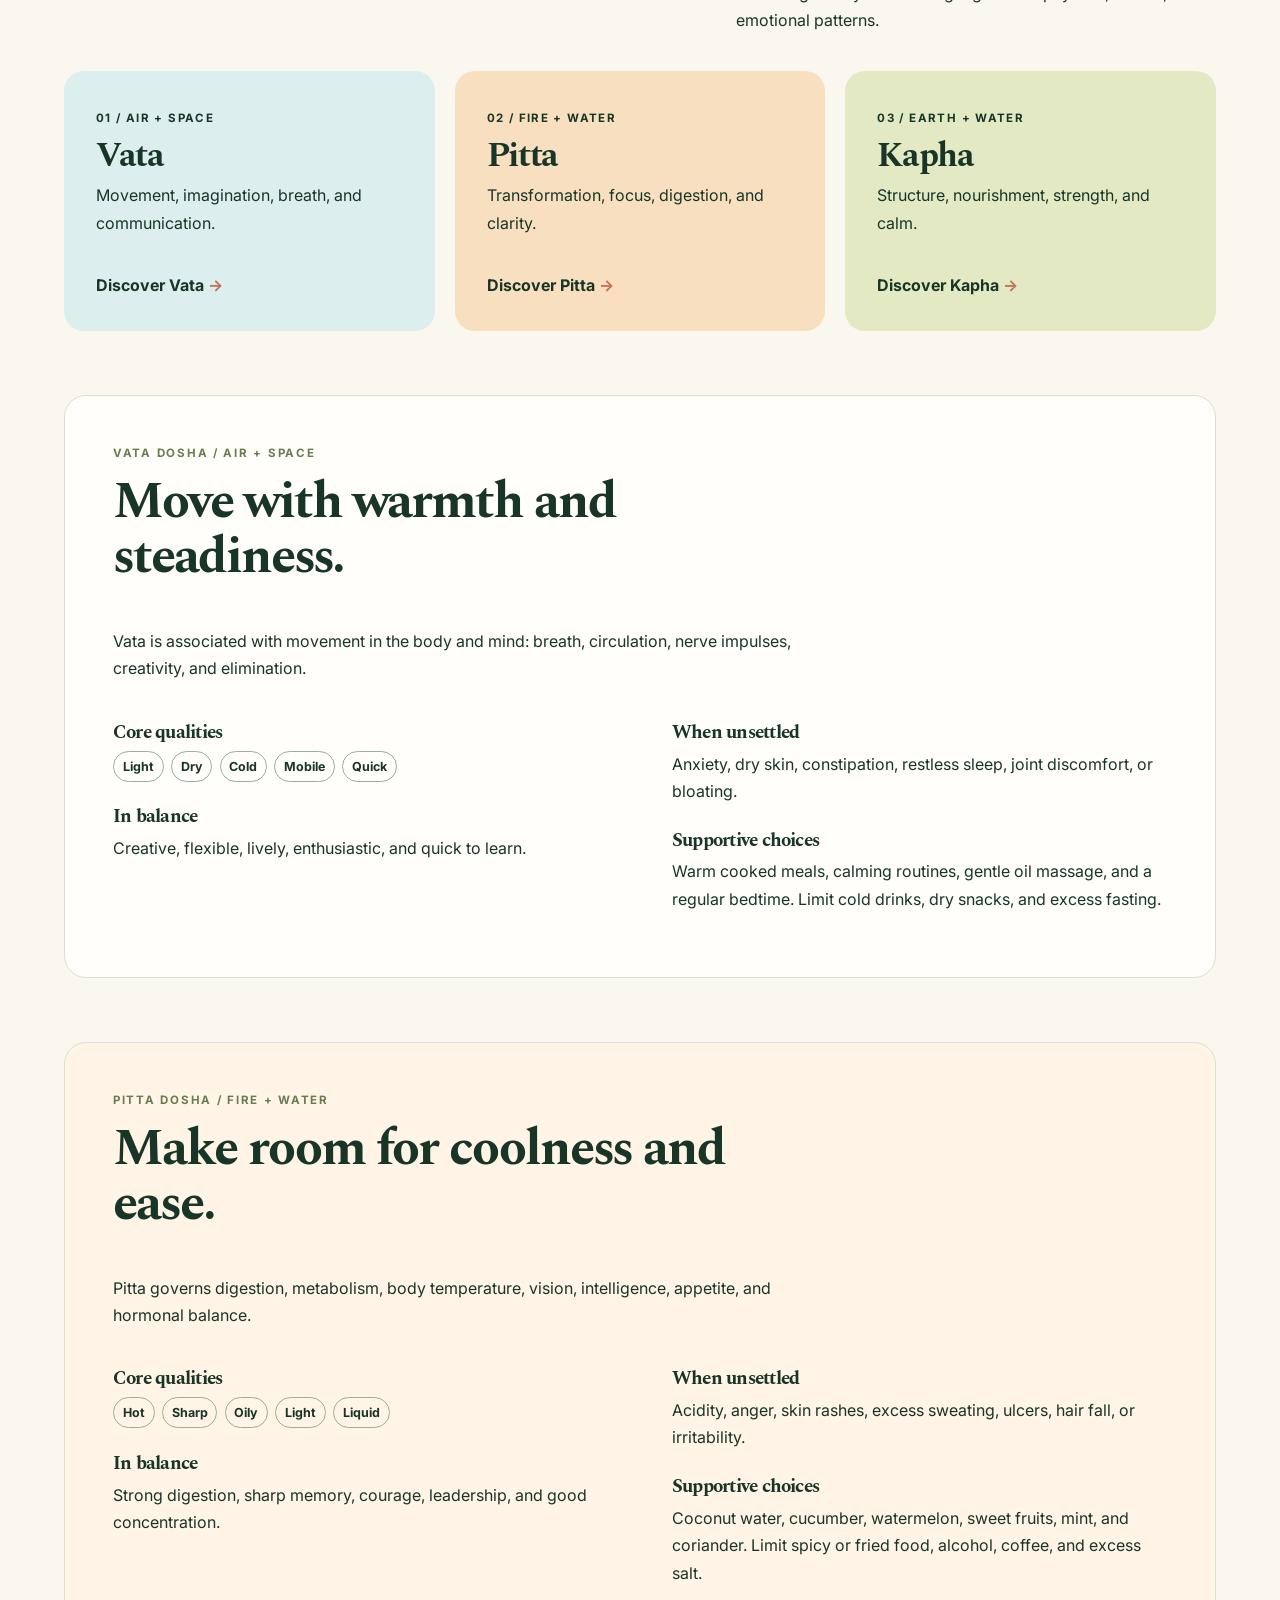
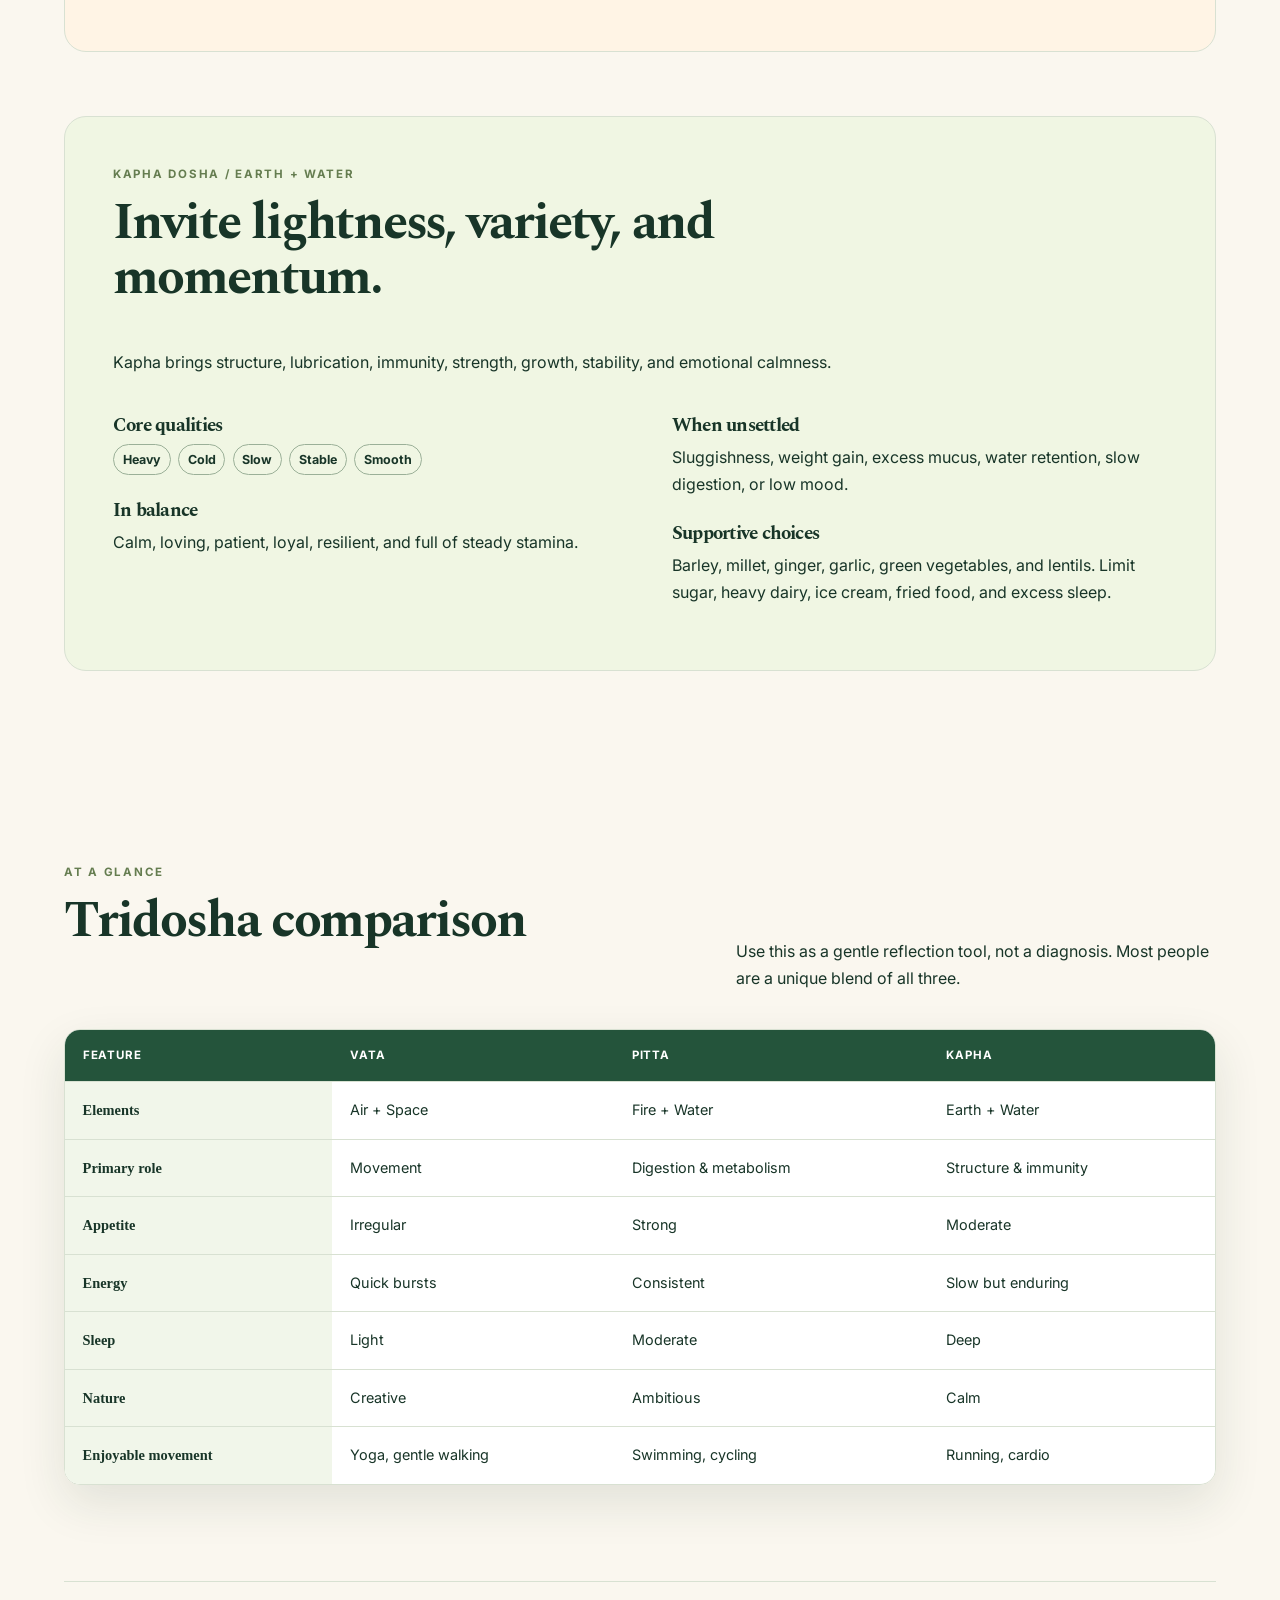
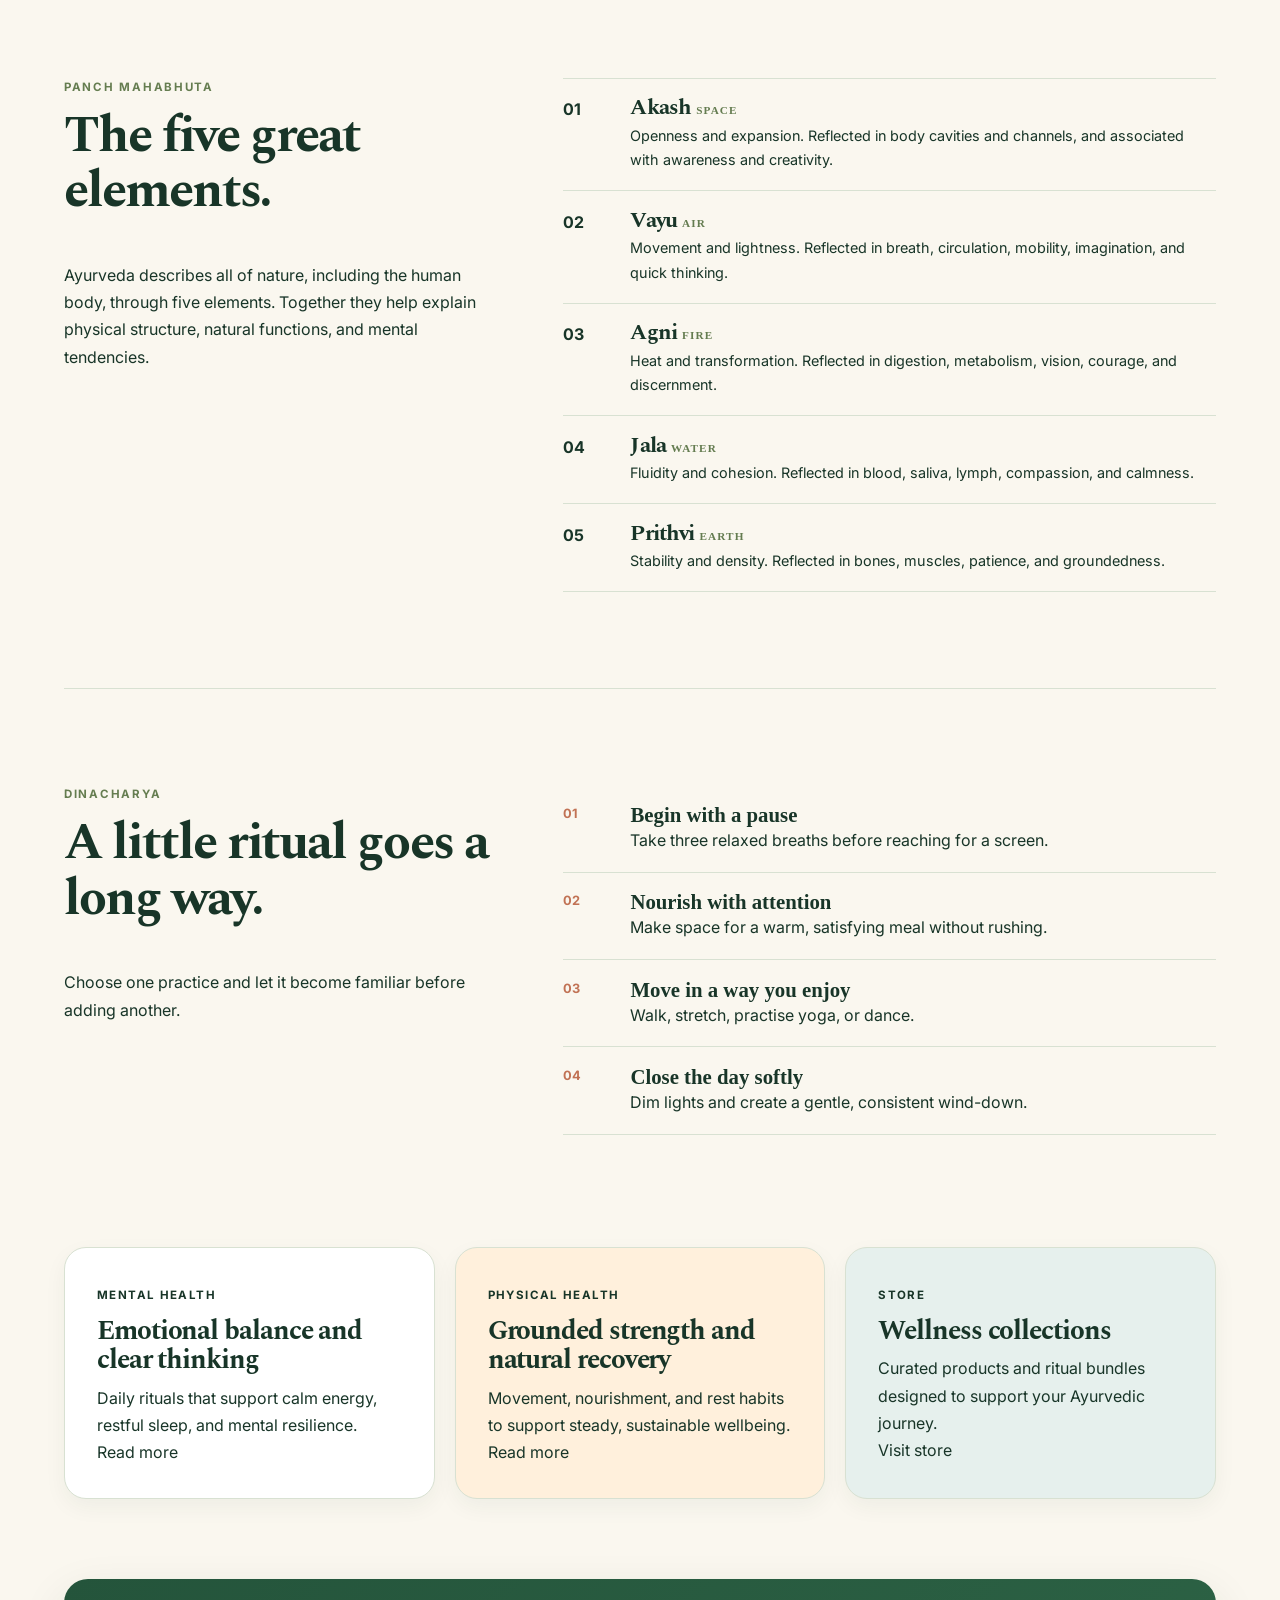
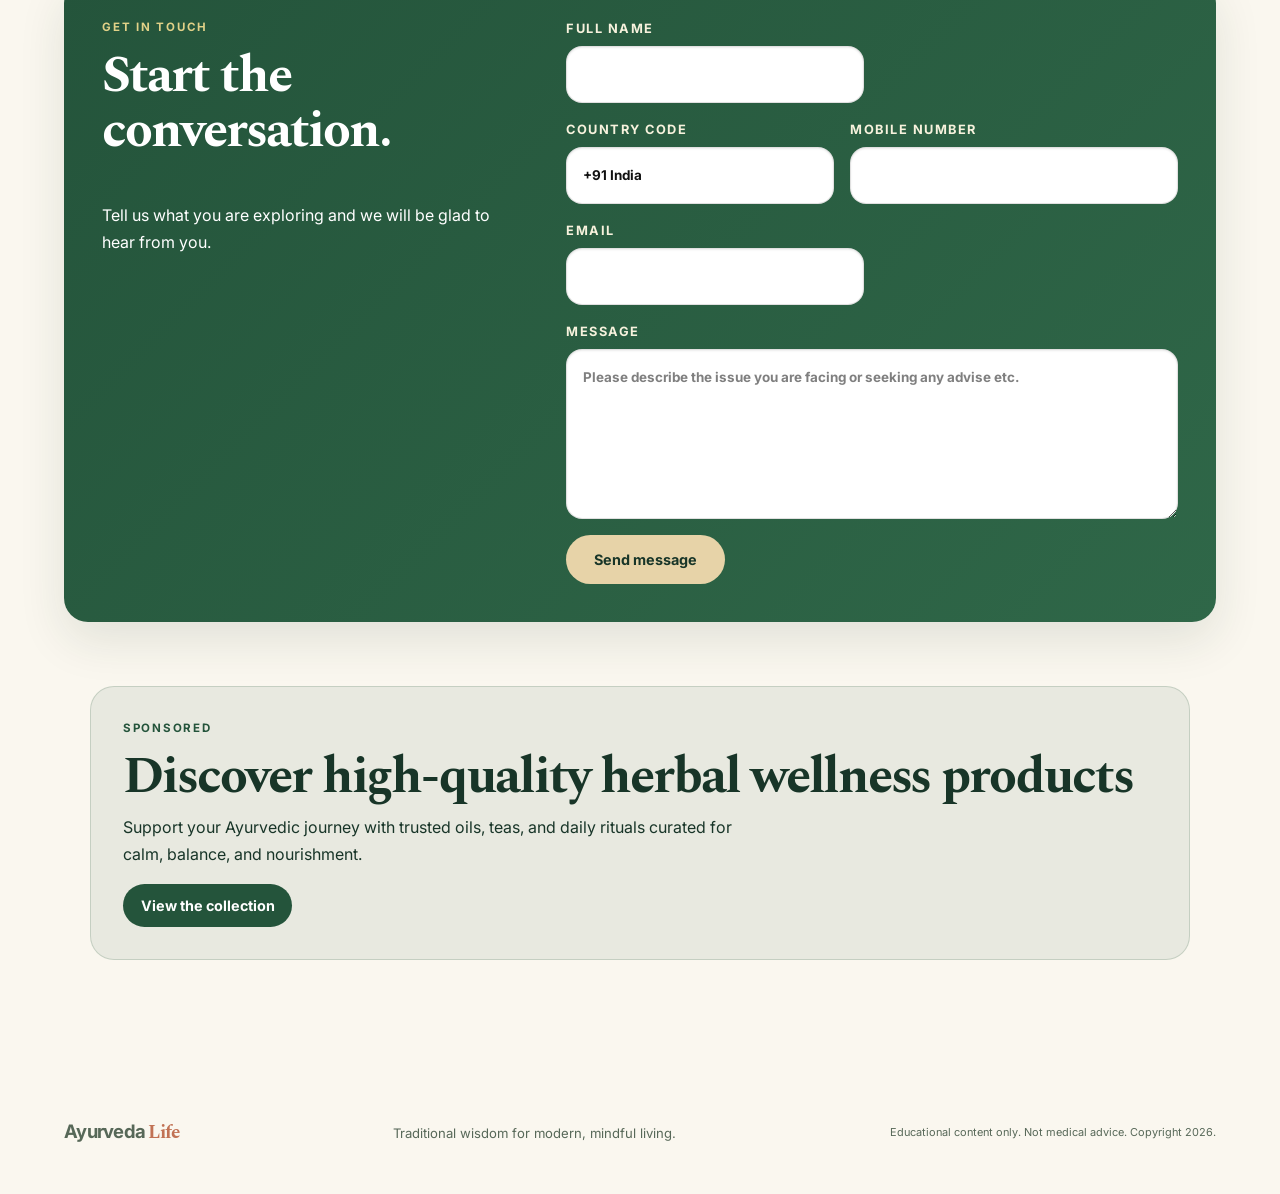
==== commit d6851c7a: "Update heading for store section in index.html" ====
--- a/index.html
+++ b/index.html
@@ -8,7 +8,9 @@
     <meta name="robots" content="index, follow">
     <meta name="author" content="Ayurveda Life">
     <meta name="theme-color" content="#24543b">
-    <link rel="favicon" href="favicon.ico" type="image/x-icon">
+    <link rel="icon" href="favicon.ico" type="image/x-icon">
+    <link rel="icon" href="favicon.svg" type="image/svg+xml">
+    <link rel="apple-touch-icon" href="favicon.ico">
     <title>Ayurveda Life | Ayurveda Wellness for Mind, Body, and Balance</title>
     <link rel="canonical" href="https://www.ayurvedlife.info/">
     <meta name="referrer" content="strict-origin-when-cross-origin">
@@ -357,7 +359,7 @@
                 <a href="physical.html">Read more</a>
             </article>
             <article id="page-3"><span>Store</span>
-                <h3>Affiliate wellness collections</h3>
+                <h3>Wellness collections</h3>
                 <p>Curated products and ritual bundles designed to support your Ayurvedic journey.</p>
                 <a href="store.html">Visit store</a>
             </article>
@@ -434,4 +436,4 @@
     <script src="scripts.js" defer></script>
 </body>
 
-</html>+</html>
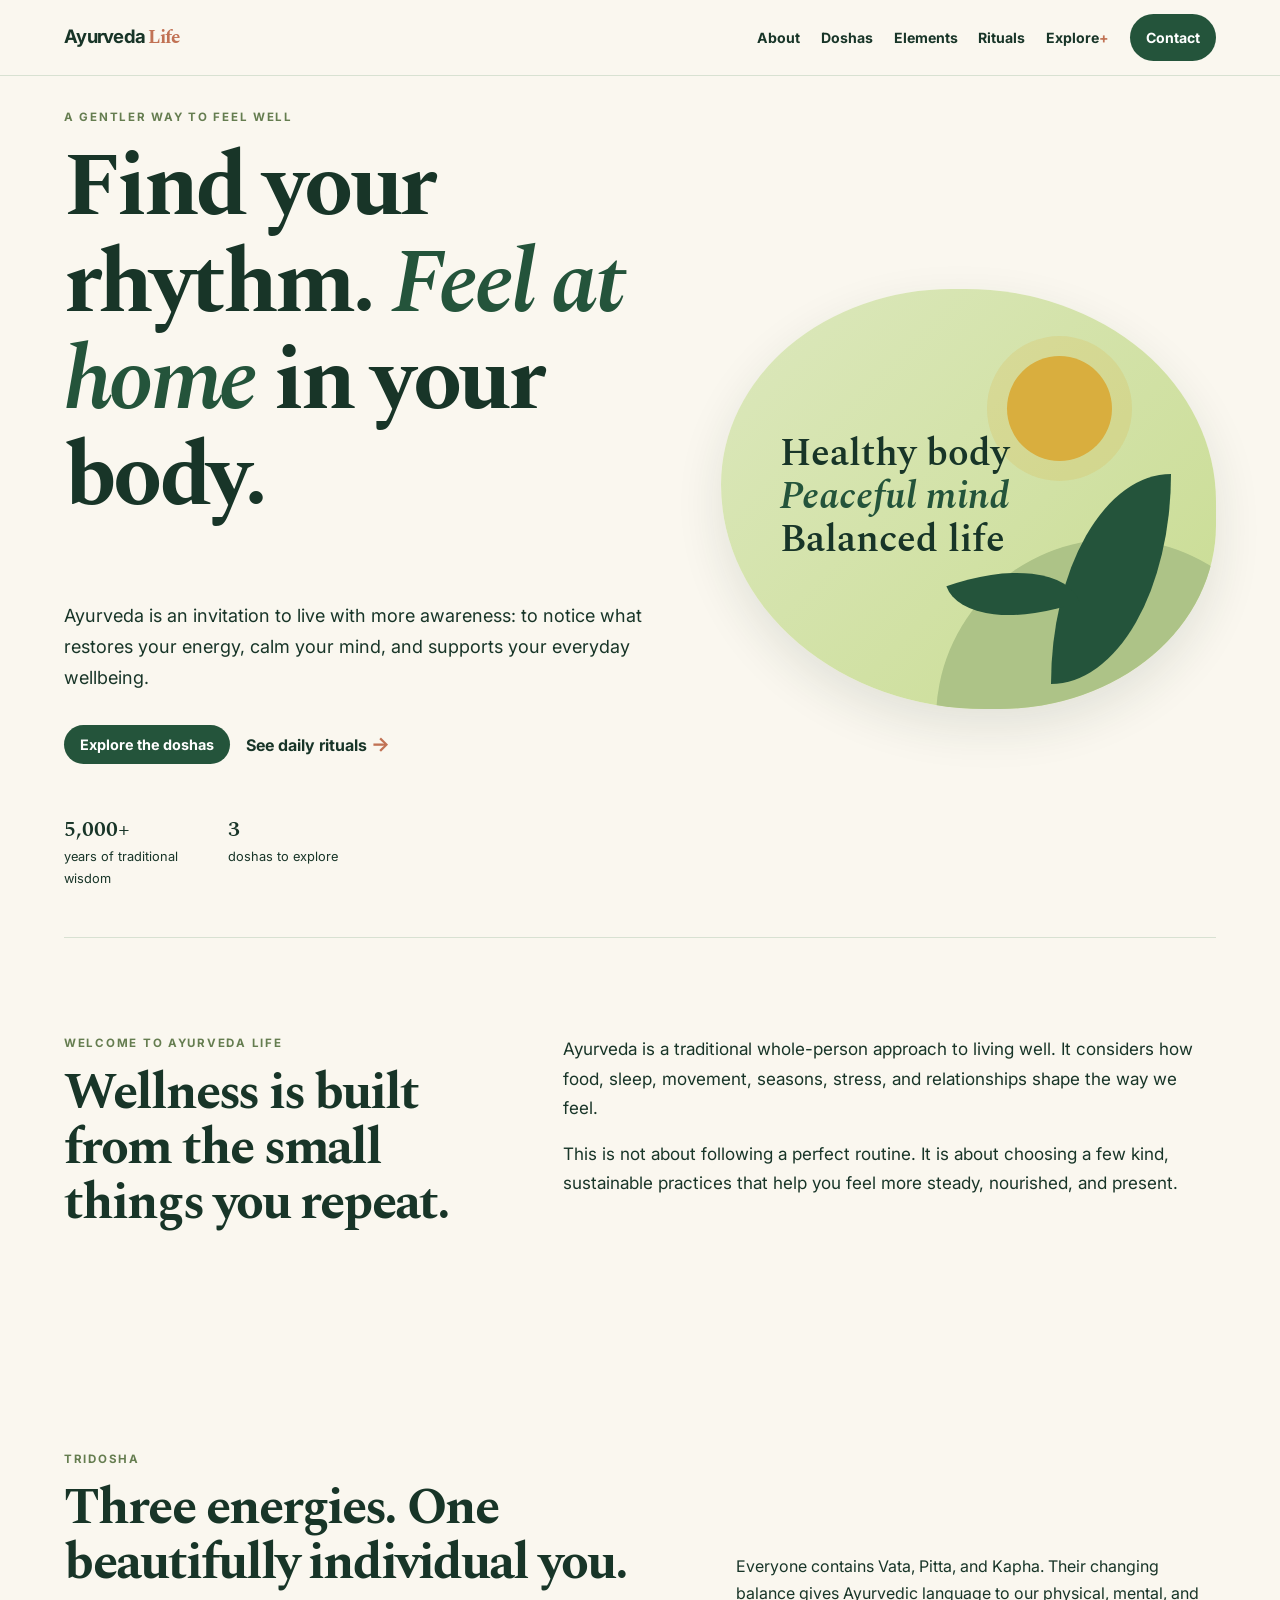
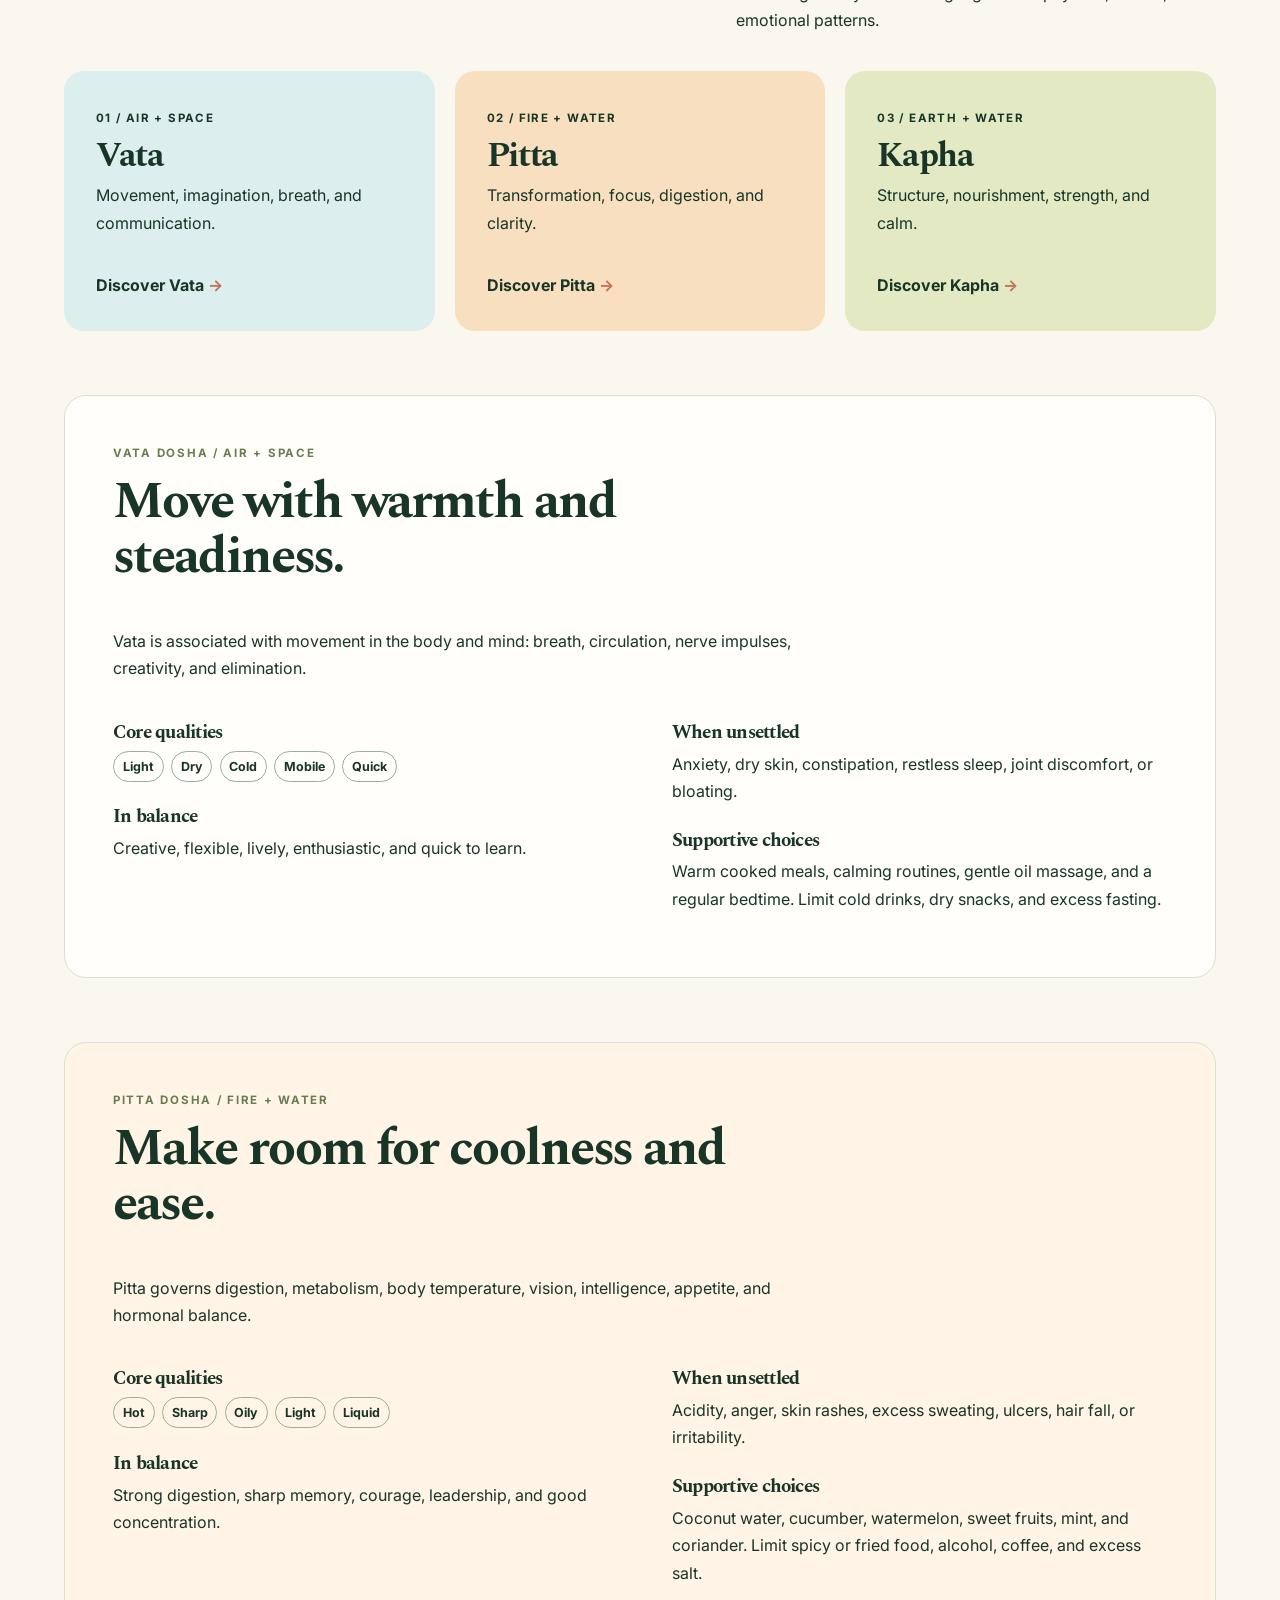
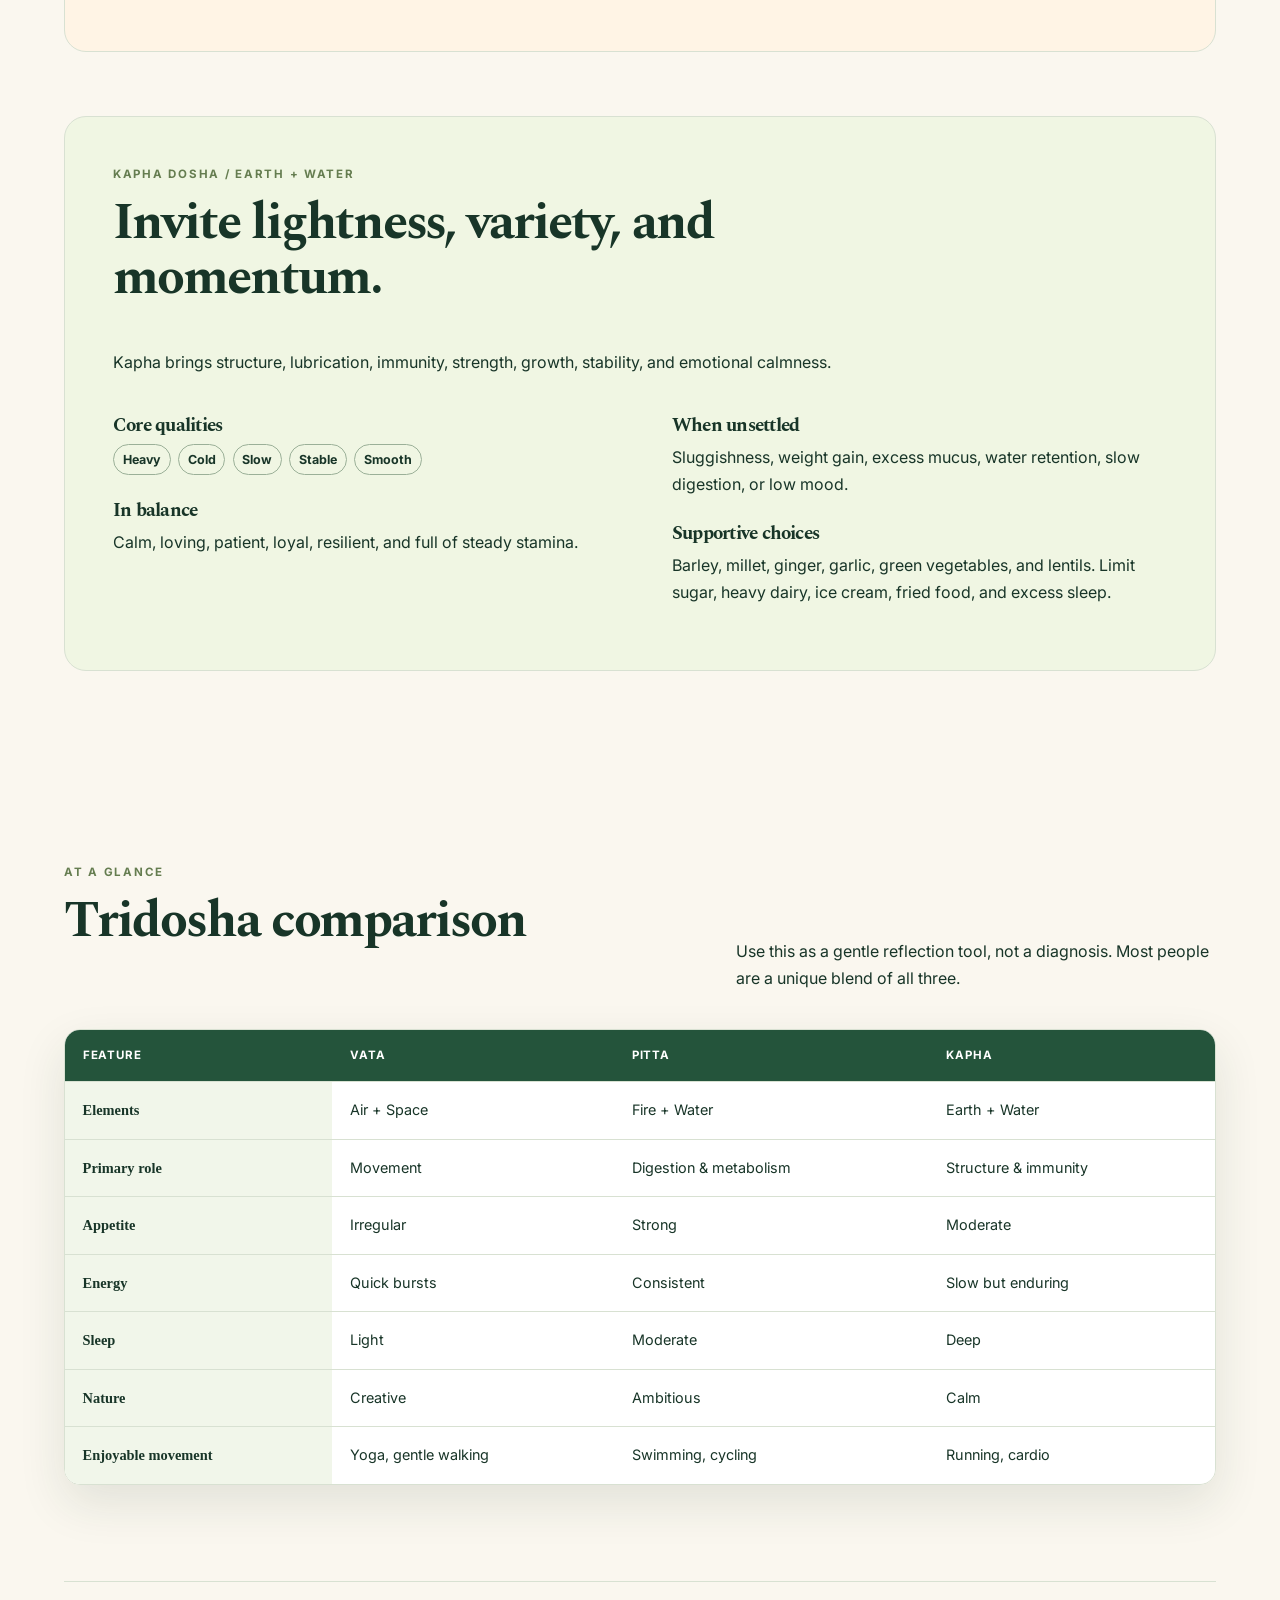
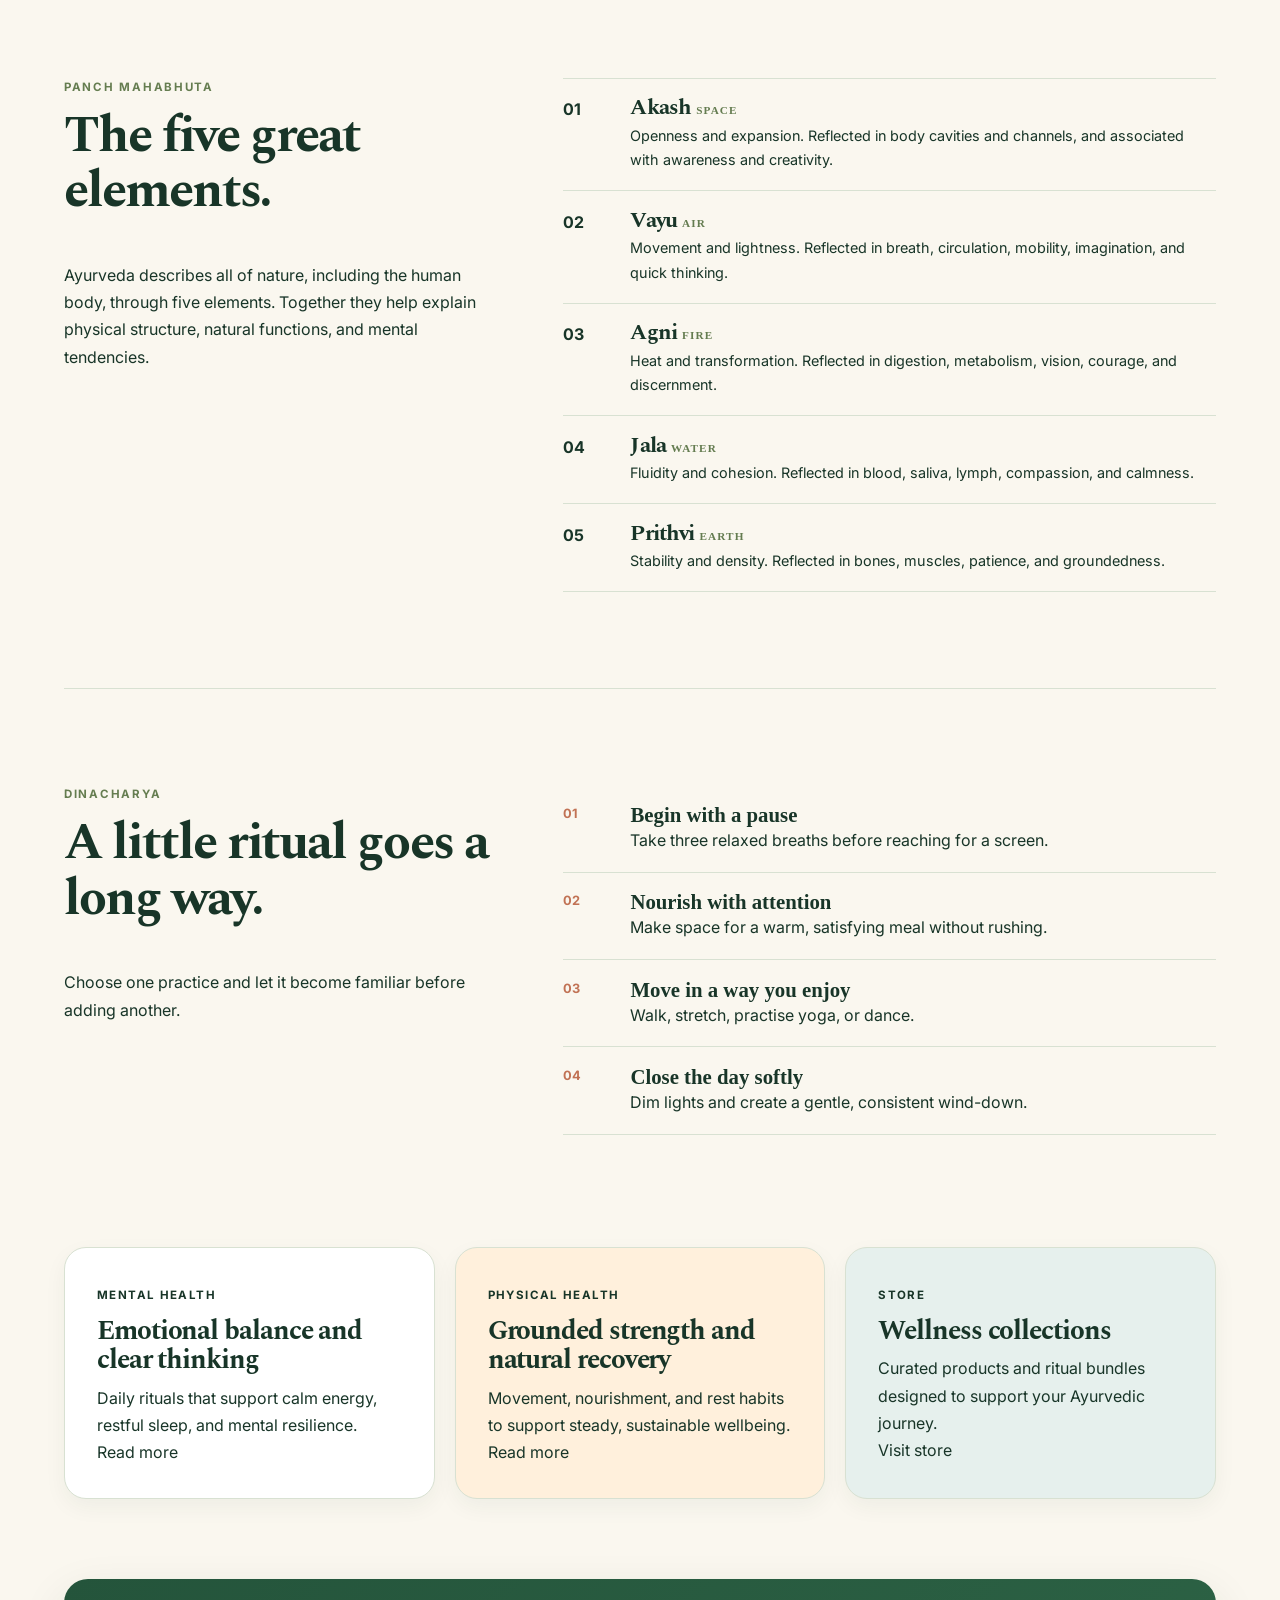
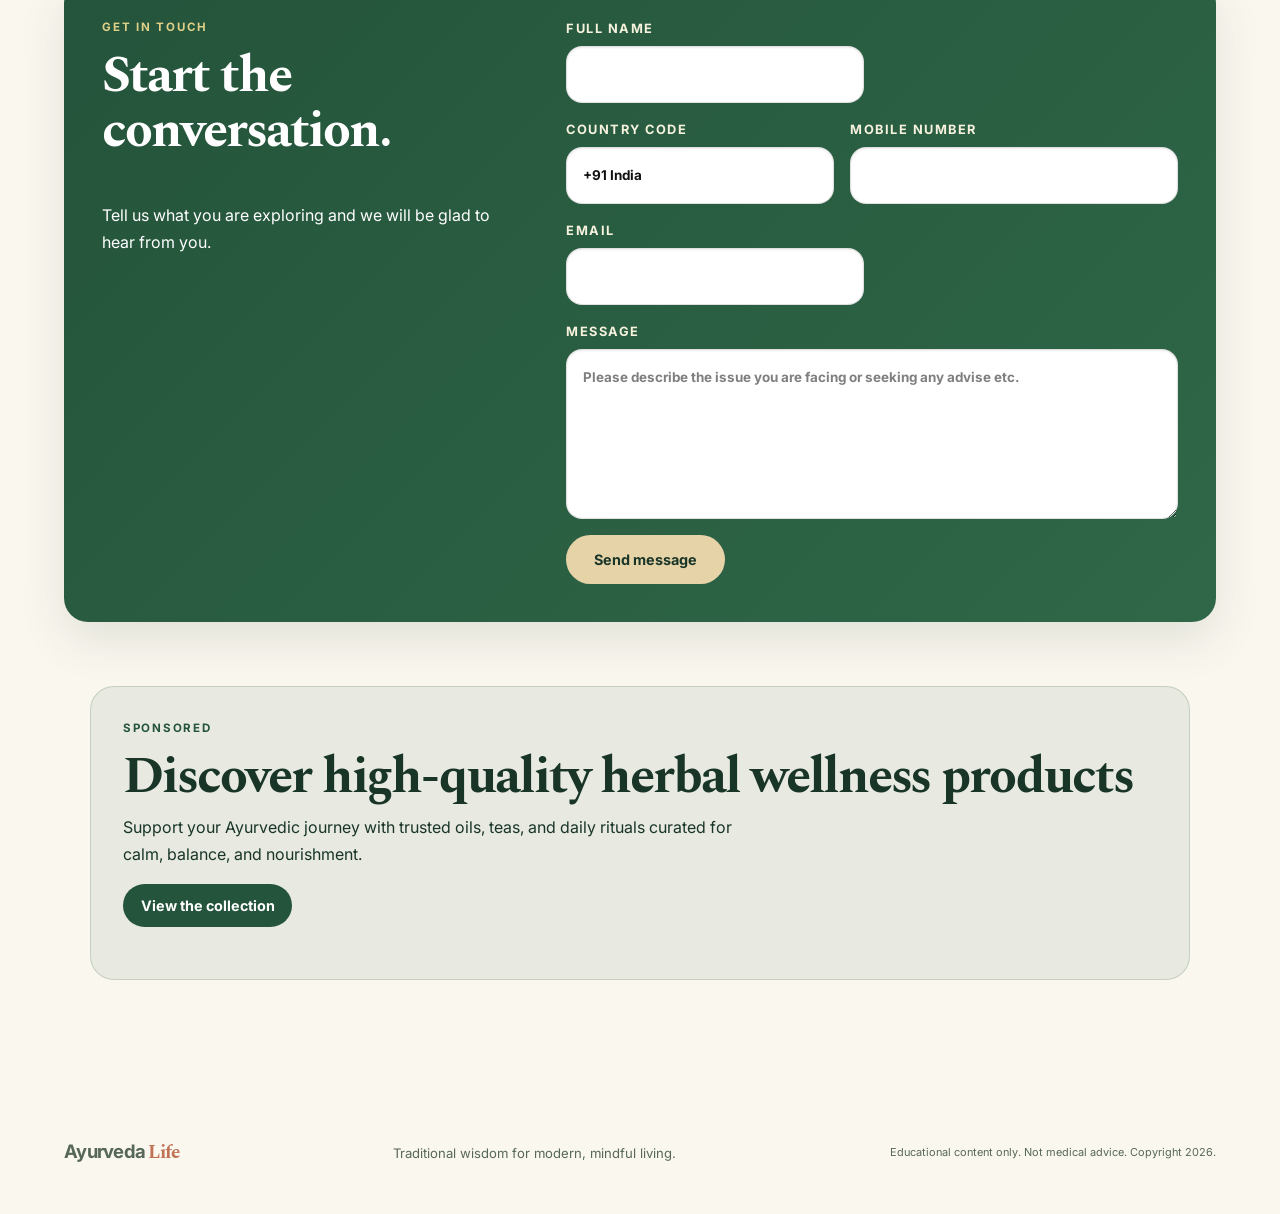
==== commit 666be667: "Update index.html Disable ads" ====
--- a/index.html
+++ b/index.html
@@ -424,8 +424,8 @@
                 </p>
                 <a class="button" href="#" aria-label="Learn more about sponsored wellness products">View the collection</a>
             </div>
-        </section>
-        <script async="async" data-cfasync="false" src="https://pl30563600.effectivecpmnetwork.com/b45e9381cc290028169819da89e12549/invoke.js"></script>
+        <!--</section>
+        <script async="async" data-cfasync="false" src="https://pl30563600.effectivecpmnetwork.com/b45e9381cc290028169819da89e12549/invoke.js"></script>-->
 <div id="container-b45e9381cc290028169819da89e12549"></div>
 
     </main>
